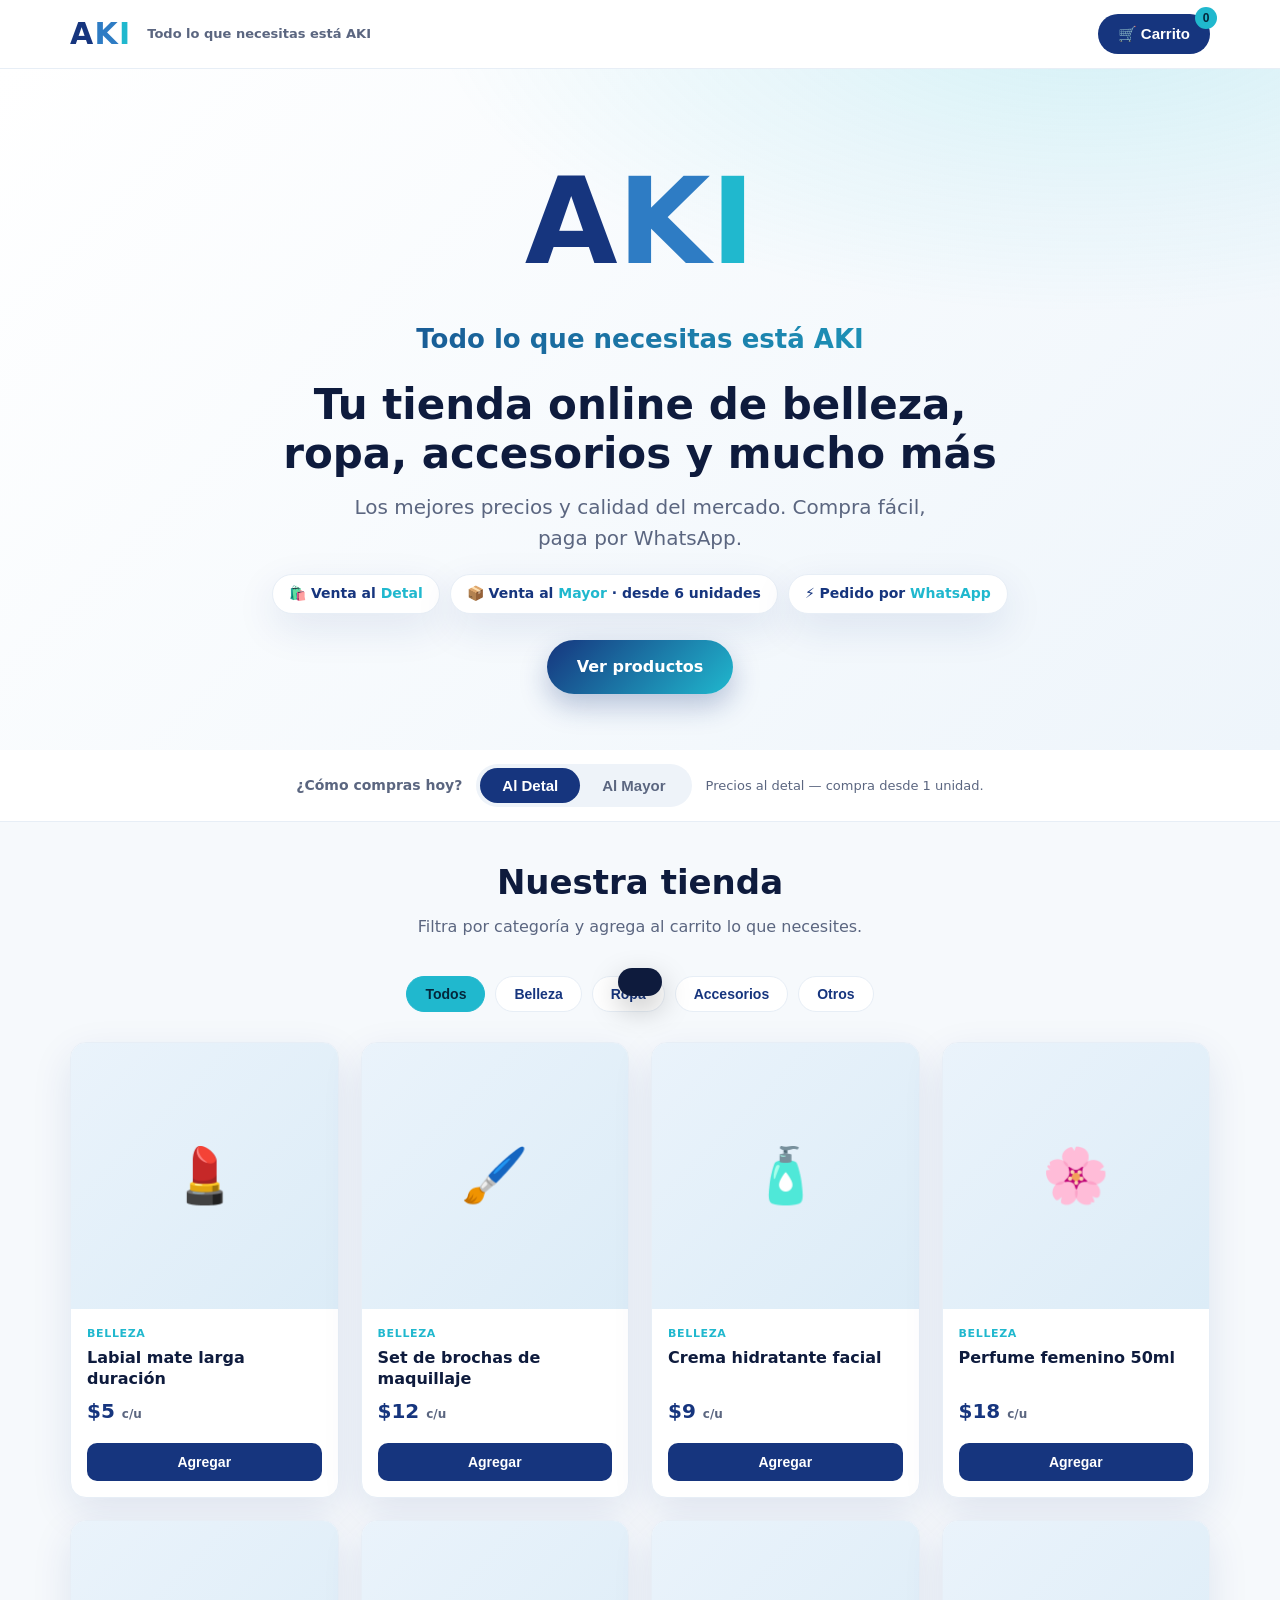
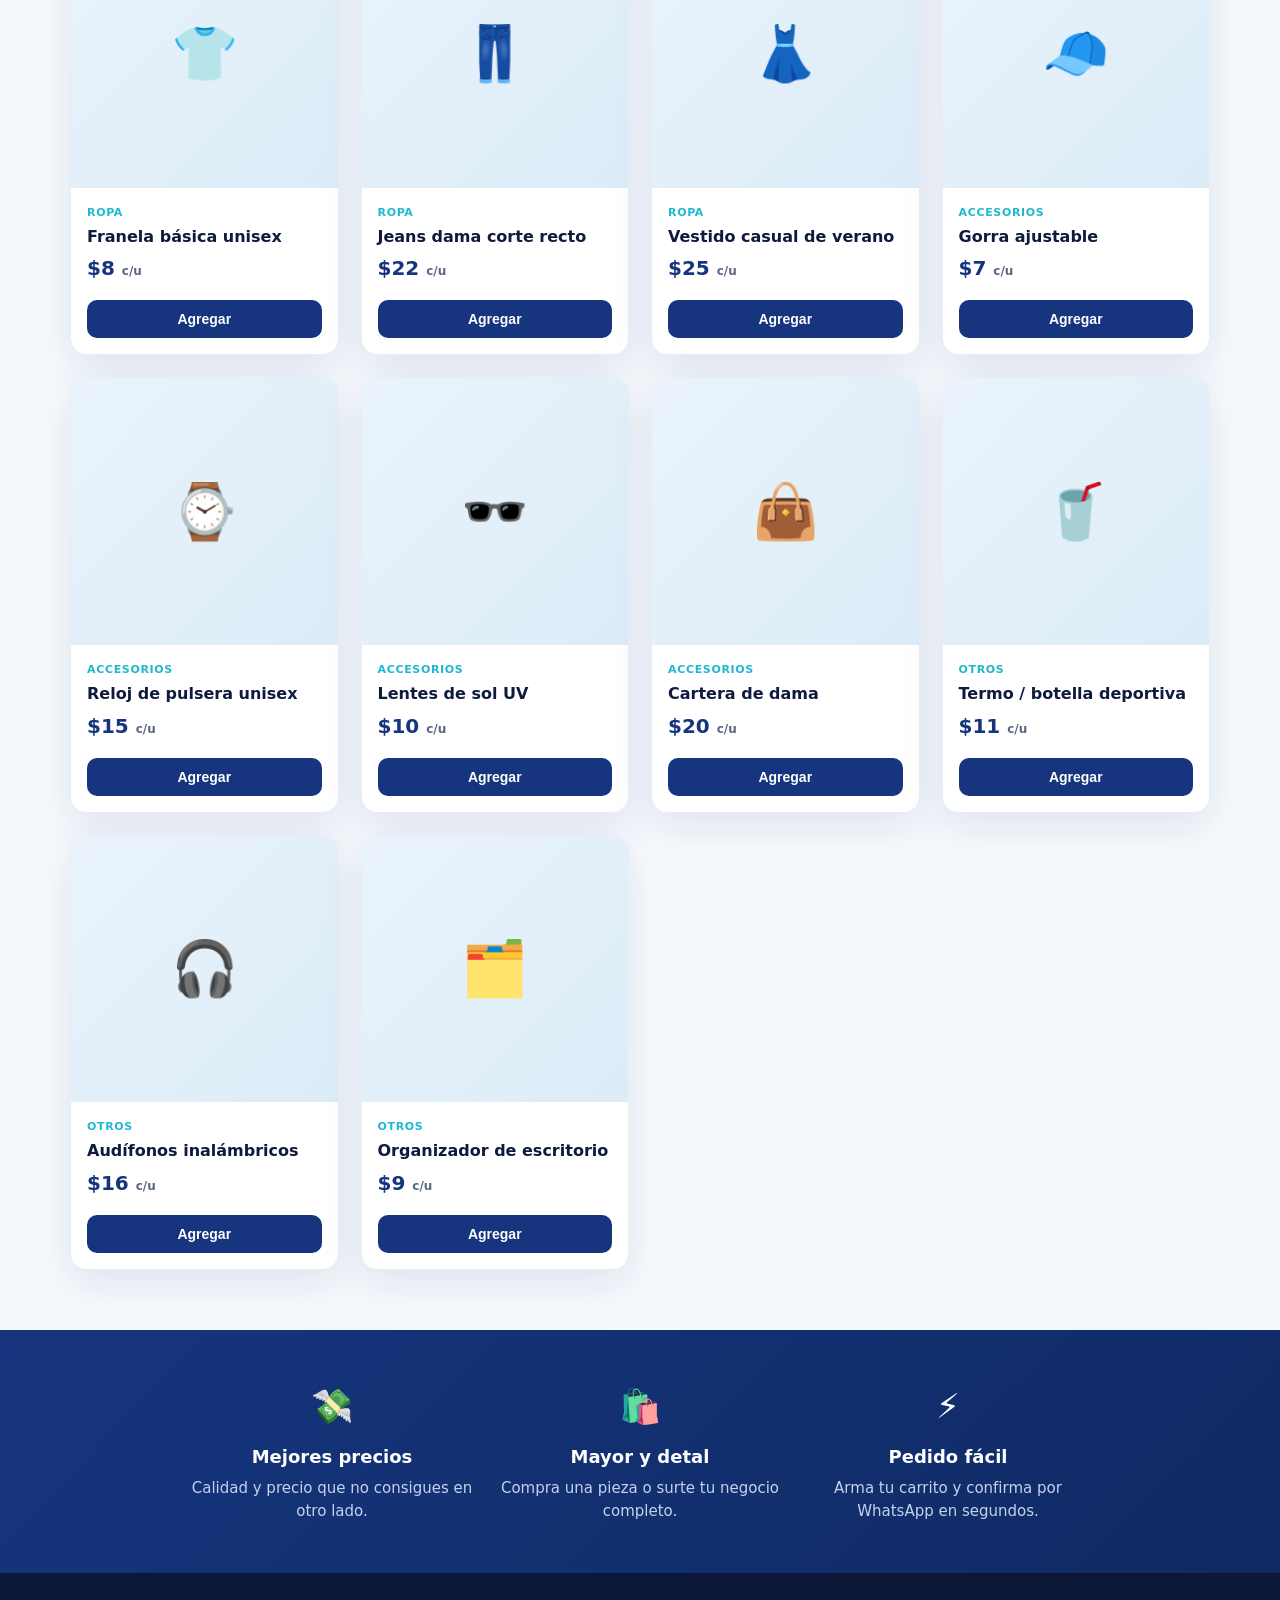
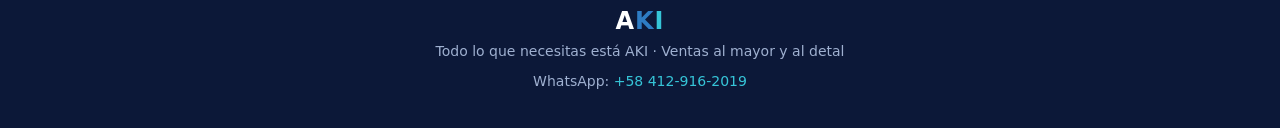
==== site/index.html @ 09b37884 "Tienda online AKI: catalogo + carrito + checkout WhatsApp Co-Authored-By: Claude Opus 4.8 <noreply@a" ====
<!DOCTYPE html>
<html lang="es">
<head>
<meta charset="UTF-8">
<meta name="viewport" content="width=device-width, initial-scale=1.0">
<title>AKI · Todo lo que necesitas está AKI</title>
<meta name="description" content="Tienda online AKI: belleza, ropa, accesorios y mucho más. Compra al mayor y al detal. Haz tu pedido por WhatsApp.">
<style>
  :root{
    --navy:#16357E;--royal:#2E7CC4;--teal:#20B8CE;--light:#36C5D8;
    --ink:#0E1B3D;--muted:#5b6680;--bg:#f6f9fc;--white:#fff;--wa:#25D366;
    --line:#e7eef6;--radius:16px;--shadow:0 14px 40px rgba(22,53,126,.10);
  }
  *{box-sizing:border-box;margin:0;padding:0}
  html{scroll-behavior:smooth}
  body{font-family:'Segoe UI',system-ui,-apple-system,Roboto,Arial,sans-serif;color:var(--ink);background:var(--bg);line-height:1.55}
  .wrap{max-width:1180px;margin:0 auto;padding:0 20px}
  a{color:inherit}

  /* logo */
  .logo{font-weight:800;letter-spacing:.04em;display:inline-flex;line-height:1}
  .logo .a{color:var(--navy)}.logo .k{color:var(--royal)}.logo .i{color:var(--teal)}

  /* header */
  header{position:sticky;top:0;z-index:40;background:rgba(255,255,255,.95);backdrop-filter:blur(8px);border-bottom:1px solid var(--line)}
  .nav{display:flex;align-items:center;gap:16px;height:68px}
  .nav .logo{font-size:30px}
  .nav .slogan{color:var(--muted);font-size:13px;font-weight:600;display:none}
  @media(min-width:900px){.nav .slogan{display:block}}
  .nav .spacer{flex:1}
  .cart-btn{position:relative;background:var(--navy);color:#fff;border:none;cursor:pointer;border-radius:999px;padding:11px 20px;font-weight:700;font-size:15px;display:inline-flex;align-items:center;gap:8px}
  .cart-btn .count{position:absolute;top:-7px;right:-7px;background:var(--teal);color:#04263b;font-size:12px;font-weight:800;min-width:22px;height:22px;border-radius:11px;display:grid;place-items:center;padding:0 5px}

  /* hero */
  .hero{background:radial-gradient(1100px 520px at 85% -10%,rgba(54,197,216,.18),transparent 60%),linear-gradient(135deg,#fff,#eef5fb);padding:60px 0 56px;text-align:center}
  .hero .logo-big{font-size:clamp(56px,14vw,120px);font-weight:800;margin-bottom:4px}
  .hero .logo-big .a{color:var(--navy)}.hero .logo-big .k{color:var(--royal)}.hero .logo-big .i{color:var(--teal)}
  .slogan-main{font-size:clamp(18px,3.4vw,26px);font-weight:700;background:linear-gradient(90deg,var(--navy),var(--teal));-webkit-background-clip:text;background-clip:text;color:transparent;margin-bottom:22px}
  .hero h1{font-size:clamp(26px,4.6vw,42px);font-weight:800;line-height:1.15;max-width:760px;margin:0 auto 14px}
  .hero p.sub{font-size:clamp(16px,2.3vw,20px);color:var(--muted);max-width:600px;margin:0 auto 20px}
  .pills{display:flex;gap:10px;justify-content:center;flex-wrap:wrap;margin-bottom:26px}
  .pill{background:#fff;border:1px solid var(--line);border-radius:999px;padding:8px 16px;font-weight:700;font-size:14px;color:var(--navy);box-shadow:var(--shadow)}
  .pill b{color:var(--teal)}
  .btn{display:inline-flex;align-items:center;gap:9px;border:none;cursor:pointer;font-weight:700;font-size:16px;text-decoration:none;border-radius:999px;padding:15px 30px;transition:transform .15s}
  .btn:hover{transform:translateY(-2px)}
  .btn-primary{background:linear-gradient(135deg,var(--navy),var(--teal));color:#fff;box-shadow:0 12px 28px rgba(22,53,126,.28)}

  /* mode toggle */
  .mode-bar{background:#fff;border-bottom:1px solid var(--line);position:sticky;top:68px;z-index:30}
  .mode-inner{display:flex;align-items:center;gap:14px;justify-content:center;padding:14px 0;flex-wrap:wrap}
  .mode-label{font-weight:700;color:var(--muted);font-size:14px}
  .toggle{display:inline-flex;background:#eef3f9;border-radius:999px;padding:4px}
  .toggle button{border:none;background:transparent;cursor:pointer;padding:9px 22px;border-radius:999px;font-weight:700;font-size:15px;color:var(--muted)}
  .toggle button.active{background:var(--navy);color:#fff}
  .mode-note{font-size:13px;color:var(--muted)}

  /* categories filter */
  .cats{display:flex;gap:10px;justify-content:center;flex-wrap:wrap;padding:26px 0 6px}
  .cat{border:1px solid var(--line);background:#fff;border-radius:999px;padding:9px 18px;font-weight:700;font-size:14px;cursor:pointer;color:var(--navy)}
  .cat.active{background:var(--teal);border-color:var(--teal);color:#04263b}

  /* products */
  .section-title{text-align:center;padding:34px 0 10px}
  .section-title h2{font-size:clamp(24px,4vw,34px);font-weight:800}
  .section-title p{color:var(--muted);margin-top:6px}
  .grid{display:grid;gap:22px;grid-template-columns:repeat(2,1fr);padding:24px 0 60px}
  @media(min-width:680px){.grid{grid-template-columns:repeat(3,1fr)}}
  @media(min-width:980px){.grid{grid-template-columns:repeat(4,1fr)}}
  .card{background:#fff;border:1px solid var(--line);border-radius:var(--radius);overflow:hidden;box-shadow:var(--shadow);display:flex;flex-direction:column}
  .thumb{aspect-ratio:1/1;display:grid;place-items:center;font-size:54px;background:linear-gradient(135deg,#eaf3fb,#dcecf7)}
  .card-body{padding:16px;display:flex;flex-direction:column;gap:6px;flex:1}
  .card .cat-tag{font-size:11px;font-weight:800;letter-spacing:.06em;text-transform:uppercase;color:var(--teal)}
  .card h3{font-size:16px;line-height:1.3}
  .card .price{font-size:20px;font-weight:800;color:var(--navy);margin-top:auto}
  .card .price small{font-size:12px;color:var(--muted);font-weight:600}
  .add{margin-top:10px;border:none;cursor:pointer;background:var(--navy);color:#fff;font-weight:700;border-radius:10px;padding:11px;font-size:14px;transition:background .15s}
  .add:hover{background:var(--royal)}

  /* trust strip */
  .trust{background:linear-gradient(135deg,var(--navy),#0f2a63);color:#fff;padding:50px 0}
  .trust-grid{display:grid;gap:24px;grid-template-columns:1fr;text-align:center;max-width:900px;margin:0 auto}
  @media(min-width:760px){.trust-grid{grid-template-columns:repeat(3,1fr)}}
  .trust h3{font-size:18px;margin-bottom:6px}
  .trust p{color:#c4d3ec;font-size:15px}
  .trust .ic{font-size:34px;margin-bottom:10px}

  /* cart drawer */
  .overlay{position:fixed;inset:0;background:rgba(8,18,45,.45);opacity:0;visibility:hidden;transition:.2s;z-index:60}
  .overlay.open{opacity:1;visibility:visible}
  .drawer{position:fixed;top:0;right:0;height:100%;width:min(420px,100%);background:#fff;z-index:70;transform:translateX(100%);transition:transform .25s;display:flex;flex-direction:column}
  .drawer.open{transform:translateX(0)}
  .drawer-head{padding:20px;border-bottom:1px solid var(--line);display:flex;align-items:center;justify-content:space-between}
  .drawer-head h3{font-size:20px}
  .close{background:none;border:none;font-size:26px;cursor:pointer;color:var(--muted);line-height:1}
  .drawer-items{flex:1;overflow-y:auto;padding:10px 20px}
  .empty{text-align:center;color:var(--muted);padding:50px 10px}
  .ci{display:flex;gap:12px;padding:14px 0;border-bottom:1px solid var(--line)}
  .ci .ci-thumb{width:54px;height:54px;border-radius:10px;background:linear-gradient(135deg,#eaf3fb,#dcecf7);display:grid;place-items:center;font-size:26px;flex-shrink:0}
  .ci .ci-info{flex:1}
  .ci .ci-info h4{font-size:14px;margin-bottom:2px}
  .ci .ci-info .ci-price{color:var(--navy);font-weight:700;font-size:14px}
  .qty{display:inline-flex;align-items:center;gap:0;border:1px solid var(--line);border-radius:8px;margin-top:6px}
  .qty button{width:28px;height:28px;border:none;background:#f2f6fb;cursor:pointer;font-size:16px;font-weight:700;color:var(--navy)}
  .qty span{width:34px;text-align:center;font-weight:700;font-size:14px}
  .ci .rm{background:none;border:none;color:#c0392b;cursor:pointer;font-size:12px;margin-top:6px;display:block}
  .drawer-foot{padding:20px;border-top:1px solid var(--line)}
  .totrow{display:flex;justify-content:space-between;font-size:18px;font-weight:800;margin-bottom:6px}
  .foot-note{font-size:12px;color:var(--muted);margin-bottom:14px}
  .checkout{width:100%;background:var(--wa);color:#fff;border:none;cursor:pointer;border-radius:12px;padding:16px;font-weight:800;font-size:16px;display:flex;align-items:center;justify-content:center;gap:9px}
  .checkout:disabled{opacity:.5;cursor:not-allowed}
  .wa-ico{width:20px;height:20px;fill:currentColor}

  /* footer */
  footer{background:#0c1838;color:#9fb0d0;text-align:center;padding:36px 0;font-size:14px}
  footer .logo{font-size:24px;margin-bottom:8px}
  footer .logo .a{color:#fff}footer .logo .k{color:var(--royal)}footer .logo .i{color:var(--light)}
  footer a{color:var(--light);text-decoration:none}

  /* toast */
  .toast{position:fixed;bottom:24px;left:50%;transform:translateX(-50%) translateY(120px);background:var(--ink);color:#fff;padding:14px 22px;border-radius:999px;font-weight:700;z-index:90;transition:transform .25s;box-shadow:0 12px 30px rgba(0,0,0,.25)}
  .toast.show{transform:translateX(-50%) translateY(0)}
</style>
</head>
<body>

<svg width="0" height="0" style="position:absolute"><symbol id="wa" viewBox="0 0 24 24"><path d="M.057 24l1.687-6.163a11.867 11.867 0 01-1.587-5.946C.16 5.335 5.495 0 12.05 0a11.817 11.817 0 018.413 3.488 11.824 11.824 0 013.48 8.414c-.003 6.557-5.338 11.892-11.893 11.892a11.9 11.9 0 01-5.688-1.448L.057 24zm6.597-3.807c1.676.995 3.276 1.591 5.392 1.592 5.448 0 9.886-4.434 9.889-9.885.002-5.462-4.415-9.89-9.881-9.892-5.452 0-9.887 4.434-9.889 9.884a9.86 9.86 0 001.51 5.26l-.999 3.648 3.978-1.207zm11.387-5.464c-.074-.124-.272-.198-.57-.347-.297-.149-1.758-.868-2.031-.967-.272-.099-.47-.149-.669.149-.198.297-.768.967-.941 1.165-.173.198-.347.223-.644.074-.297-.149-1.255-.462-2.39-1.475-.883-.788-1.48-1.761-1.653-2.059-.173-.297-.018-.458.13-.606.134-.133.298-.347.446-.521.149-.174.198-.298.298-.496.099-.198.05-.372-.025-.521-.074-.149-.669-1.611-.916-2.206-.242-.579-.487-.501-.669-.51l-.57-.01c-.198 0-.52.074-.792.372-.272.297-1.04 1.016-1.04 2.479 0 1.462 1.065 2.875 1.213 3.074.149.198 2.096 3.2 5.077 4.487.709.306 1.262.489 1.694.626.712.226 1.36.194 1.872.118.571-.085 1.758-.719 2.006-1.413.248-.694.248-1.289.173-1.413z"/></symbol></svg>

<header>
  <div class="wrap nav">
    <span class="logo"><span class="a">A</span><span class="k">K</span><span class="i">I</span></span>
    <span class="slogan">Todo lo que necesitas está AKI</span>
    <span class="spacer"></span>
    <button class="cart-btn" onclick="openCart()">
      🛒 Carrito <span class="count" id="cartCount">0</span>
    </button>
  </div>
</header>

<!-- HERO -->
<section class="hero">
  <div class="wrap">
    <div class="logo-big"><span class="a">A</span><span class="k">K</span><span class="i">I</span></div>
    <div class="slogan-main">Todo lo que necesitas está AKI</div>
    <h1>Tu tienda online de belleza, ropa, accesorios y mucho más</h1>
    <p class="sub">Los mejores precios y calidad del mercado. Compra fácil, paga por WhatsApp.</p>
    <div class="pills">
      <span class="pill">🛍️ Venta al <b>Detal</b></span>
      <span class="pill">📦 Venta al <b>Mayor</b> · desde 6 unidades</span>
      <span class="pill">⚡ Pedido por <b>WhatsApp</b></span>
    </div>
    <a class="btn btn-primary" href="#tienda">Ver productos</a>
  </div>
</section>

<!-- MODE TOGGLE -->
<div class="mode-bar">
  <div class="wrap mode-inner">
    <span class="mode-label">¿Cómo compras hoy?</span>
    <div class="toggle">
      <button id="btnDetal" class="active" onclick="setMode('detal')">Al Detal</button>
      <button id="btnMayor" onclick="setMode('mayor')">Al Mayor</button>
    </div>
    <span class="mode-note" id="modeNote">Precios al detal — compra desde 1 unidad.</span>
  </div>
</div>

<!-- TIENDA -->
<section id="tienda">
  <div class="wrap">
    <div class="section-title">
      <h2>Nuestra tienda</h2>
      <p>Filtra por categoría y agrega al carrito lo que necesites.</p>
    </div>
    <div class="cats" id="cats"></div>
    <div class="grid" id="grid"></div>
  </div>
</section>

<!-- TRUST -->
<section class="trust">
  <div class="wrap">
    <div class="trust-grid">
      <div><div class="ic">💸</div><h3>Mejores precios</h3><p>Calidad y precio que no consigues en otro lado.</p></div>
      <div><div class="ic">🛍️</div><h3>Mayor y detal</h3><p>Compra una pieza o surte tu negocio completo.</p></div>
      <div><div class="ic">⚡</div><h3>Pedido fácil</h3><p>Arma tu carrito y confirma por WhatsApp en segundos.</p></div>
    </div>
  </div>
</section>

<footer>
  <div class="wrap">
    <div class="logo"><span class="a">A</span><span class="k">K</span><span class="i">I</span></div>
    <div>Todo lo que necesitas está AKI · Ventas al mayor y al detal</div>
    <div style="margin-top:8px">WhatsApp: <a href="https://wa.me/584129162019" target="_blank" rel="noopener">+58 412-916-2019</a></div>
  </div>
</footer>

<!-- CART -->
<div class="overlay" id="overlay" onclick="closeCart()"></div>
<aside class="drawer" id="drawer" aria-label="Carrito">
  <div class="drawer-head">
    <h3>Tu carrito</h3>
    <button class="close" onclick="closeCart()">&times;</button>
  </div>
  <div class="drawer-items" id="drawerItems"></div>
  <div class="drawer-foot">
    <div class="totrow"><span>Total</span><span id="cartTotal">$0</span></div>
    <div class="foot-note" id="footNote"></div>
    <button class="checkout" id="checkoutBtn" onclick="checkout()" disabled>
      <svg class="wa-ico"><use href="#wa"/></svg> Confirmar pedido por WhatsApp
    </button>
  </div>
</aside>

<div class="toast" id="toast"></div>

<script>
/* ============================================================
   EDITA AQUÍ TUS PRODUCTOS  ← Jose, cambia esto por lo real.
   precioDetal = precio por 1 unidad
   precioMayor = precio por unidad comprando al mayor
   cat: "Belleza" | "Ropa" | "Accesorios" | "Otros"
   img: por ahora un emoji. Para foto real, ver nota abajo del archivo.
   ============================================================ */
const PRODUCTOS = [
  {id:1,  nombre:"Labial mate larga duración", cat:"Belleza",     precioDetal:5,  precioMayor:3.2, img:"💄"},
  {id:2,  nombre:"Set de brochas de maquillaje", cat:"Belleza",   precioDetal:12, precioMayor:8,   img:"🖌️"},
  {id:3,  nombre:"Crema hidratante facial",     cat:"Belleza",     precioDetal:9,  precioMayor:6,   img:"🧴"},
  {id:4,  nombre:"Perfume femenino 50ml",       cat:"Belleza",     precioDetal:18, precioMayor:12,  img:"🌸"},
  {id:5,  nombre:"Franela básica unisex",       cat:"Ropa",        precioDetal:8,  precioMayor:5,   img:"👕"},
  {id:6,  nombre:"Jeans dama corte recto",      cat:"Ropa",        precioDetal:22, precioMayor:15,  img:"👖"},
  {id:7,  nombre:"Vestido casual de verano",    cat:"Ropa",        precioDetal:25, precioMayor:17,  img:"👗"},
  {id:8,  nombre:"Gorra ajustable",             cat:"Accesorios",  precioDetal:7,  precioMayor:4.5, img:"🧢"},
  {id:9,  nombre:"Reloj de pulsera unisex",     cat:"Accesorios",  precioDetal:15, precioMayor:10,  img:"⌚"},
  {id:10, nombre:"Lentes de sol UV",            cat:"Accesorios",  precioDetal:10, precioMayor:6.5, img:"🕶️"},
  {id:11, nombre:"Cartera de dama",             cat:"Accesorios",  precioDetal:20, precioMayor:13,  img:"👜"},
  {id:12, nombre:"Termo / botella deportiva",   cat:"Otros",       precioDetal:11, precioMayor:7,   img:"🥤"},
  {id:13, nombre:"Audífonos inalámbricos",      cat:"Otros",       precioDetal:16, precioMayor:11,  img:"🎧"},
  {id:14, nombre:"Organizador de escritorio",   cat:"Otros",       precioDetal:9,  precioMayor:6,   img:"🗂️"},
];

const WHATSAPP = "584129162019";   // ← tu número (formato internacional, sin +)
const MIN_MAYOR = 6;               // ← mínimo de unidades al mayor
const MONEDA = "$";                // ← símbolo de moneda

/* ---------------- estado ---------------- */
let modo = "detal";
let filtro = "Todos";
let cart = {}; // {id: qty}

const $ = s => document.querySelector(s);
const precioDe = p => modo === "mayor" ? p.precioMayor : p.precioDetal;
const fmt = n => MONEDA + (Math.round(n*100)/100);

/* ---------------- render categorías ---------------- */
function renderCats(){
  const cats = ["Todos", ...new Set(PRODUCTOS.map(p=>p.cat))];
  $("#cats").innerHTML = cats.map(c =>
    `<button class="cat ${c===filtro?'active':''}" onclick="setFiltro('${c}')">${c}</button>`
  ).join("");
}
function setFiltro(c){ filtro=c; renderCats(); renderGrid(); }

/* ---------------- render productos ---------------- */
function renderGrid(){
  const lista = PRODUCTOS.filter(p => filtro==="Todos" || p.cat===filtro);
  $("#grid").innerHTML = lista.map(p => `
    <div class="card">
      <div class="thumb">${p.img}</div>
      <div class="card-body">
        <span class="cat-tag">${p.cat}</span>
        <h3>${p.nombre}</h3>
        <div class="price">${fmt(precioDe(p))} <small>${modo==='mayor'?'c/u al mayor':'c/u'}</small></div>
        <button class="add" onclick="addToCart(${p.id})">Agregar</button>
      </div>
    </div>
  `).join("");
}

/* ---------------- modo detal/mayor ---------------- */
function setMode(m){
  modo = m;
  $("#btnDetal").classList.toggle("active", m==="detal");
  $("#btnMayor").classList.toggle("active", m==="mayor");
  $("#modeNote").textContent = m==="mayor"
    ? `Precios al mayor — pedido mínimo ${MIN_MAYOR} unidades en total.`
    : "Precios al detal — compra desde 1 unidad.";
  renderGrid();
  renderCart();
}

/* ---------------- carrito ---------------- */
function addToCart(id){
  cart[id] = (cart[id]||0) + 1;
  save(); renderCart(); updateCount();
  const p = PRODUCTOS.find(x=>x.id===id);
  toast(`✓ ${p.nombre} agregado`);
}
function changeQty(id, d){
  cart[id] = (cart[id]||0) + d;
  if(cart[id] <= 0) delete cart[id];
  save(); renderCart(); updateCount();
}
function removeItem(id){ delete cart[id]; save(); renderCart(); updateCount(); }

function totalUnidades(){ return Object.values(cart).reduce((a,b)=>a+b,0); }
function totalPrecio(){
  return Object.entries(cart).reduce((sum,[id,q])=>{
    const p = PRODUCTOS.find(x=>x.id==id); return sum + precioDe(p)*q;
  },0);
}
function updateCount(){ $("#cartCount").textContent = totalUnidades(); }

function renderCart(){
  const ids = Object.keys(cart);
  const box = $("#drawerItems");
  if(ids.length===0){
    box.innerHTML = `<div class="empty">Tu carrito está vacío.<br>Agrega productos para empezar.</div>`;
  } else {
    box.innerHTML = ids.map(id=>{
      const p = PRODUCTOS.find(x=>x.id==id); const q = cart[id];
      return `<div class="ci">
        <div class="ci-thumb">${p.img}</div>
        <div class="ci-info">
          <h4>${p.nombre}</h4>
          <div class="ci-price">${fmt(precioDe(p))} c/u</div>
          <div class="qty">
            <button onclick="changeQty(${id},-1)">−</button>
            <span>${q}</span>
            <button onclick="changeQty(${id},1)">+</button>
          </div>
          <button class="rm" onclick="removeItem(${id})">Quitar</button>
        </div>
        <div style="font-weight:800;color:var(--navy)">${fmt(precioDe(p)*q)}</div>
      </div>`;
    }).join("");
  }
  $("#cartTotal").textContent = fmt(totalPrecio());

  // mínimo al mayor
  const u = totalUnidades();
  const btn = $("#checkoutBtn"); const note = $("#footNote");
  if(u===0){ btn.disabled = true; note.textContent = ""; }
  else if(modo==="mayor" && u < MIN_MAYOR){
    btn.disabled = true;
    note.textContent = `⚠️ Al mayor el mínimo es ${MIN_MAYOR} unidades. Te faltan ${MIN_MAYOR-u}.`;
  } else {
    btn.disabled = false;
    note.textContent = `${u} ${u===1?'unidad':'unidades'} · compra al ${modo}.`;
  }
}

/* ---------------- drawer ---------------- */
function openCart(){ $("#drawer").classList.add("open"); $("#overlay").classList.add("open"); }
function closeCart(){ $("#drawer").classList.remove("open"); $("#overlay").classList.remove("open"); }

/* ---------------- checkout WhatsApp ---------------- */
function checkout(){
  const ids = Object.keys(cart); if(ids.length===0) return;
  let msg = `¡Hola AKI! 🛒 Quiero hacer este pedido (al ${modo}):\n\n`;
  ids.forEach(id=>{
    const p = PRODUCTOS.find(x=>x.id==id); const q = cart[id];
    msg += `• ${q}x ${p.nombre} — ${fmt(precioDe(p))} c/u = ${fmt(precioDe(p)*q)}\n`;
  });
  msg += `\nTotal: ${fmt(totalPrecio())} (${totalUnidades()} unidades)`;
  window.open(`https://wa.me/${WHATSAPP}?text=${encodeURIComponent(msg)}`, "_blank");
}

/* ---------------- persistencia ---------------- */
function save(){ localStorage.setItem("aki_cart", JSON.stringify(cart)); }
function load(){ try{ cart = JSON.parse(localStorage.getItem("aki_cart"))||{}; }catch(e){ cart={}; } }

/* ---------------- toast ---------------- */
let toastT;
function toast(t){
  const el=$("#toast"); el.textContent=t; el.classList.add("show");
  clearTimeout(toastT); toastT=setTimeout(()=>el.classList.remove("show"),1800);
}

/* ---------------- init ---------------- */
load(); renderCats(); renderGrid(); renderCart(); updateCount();
</script>
</body>
</html>
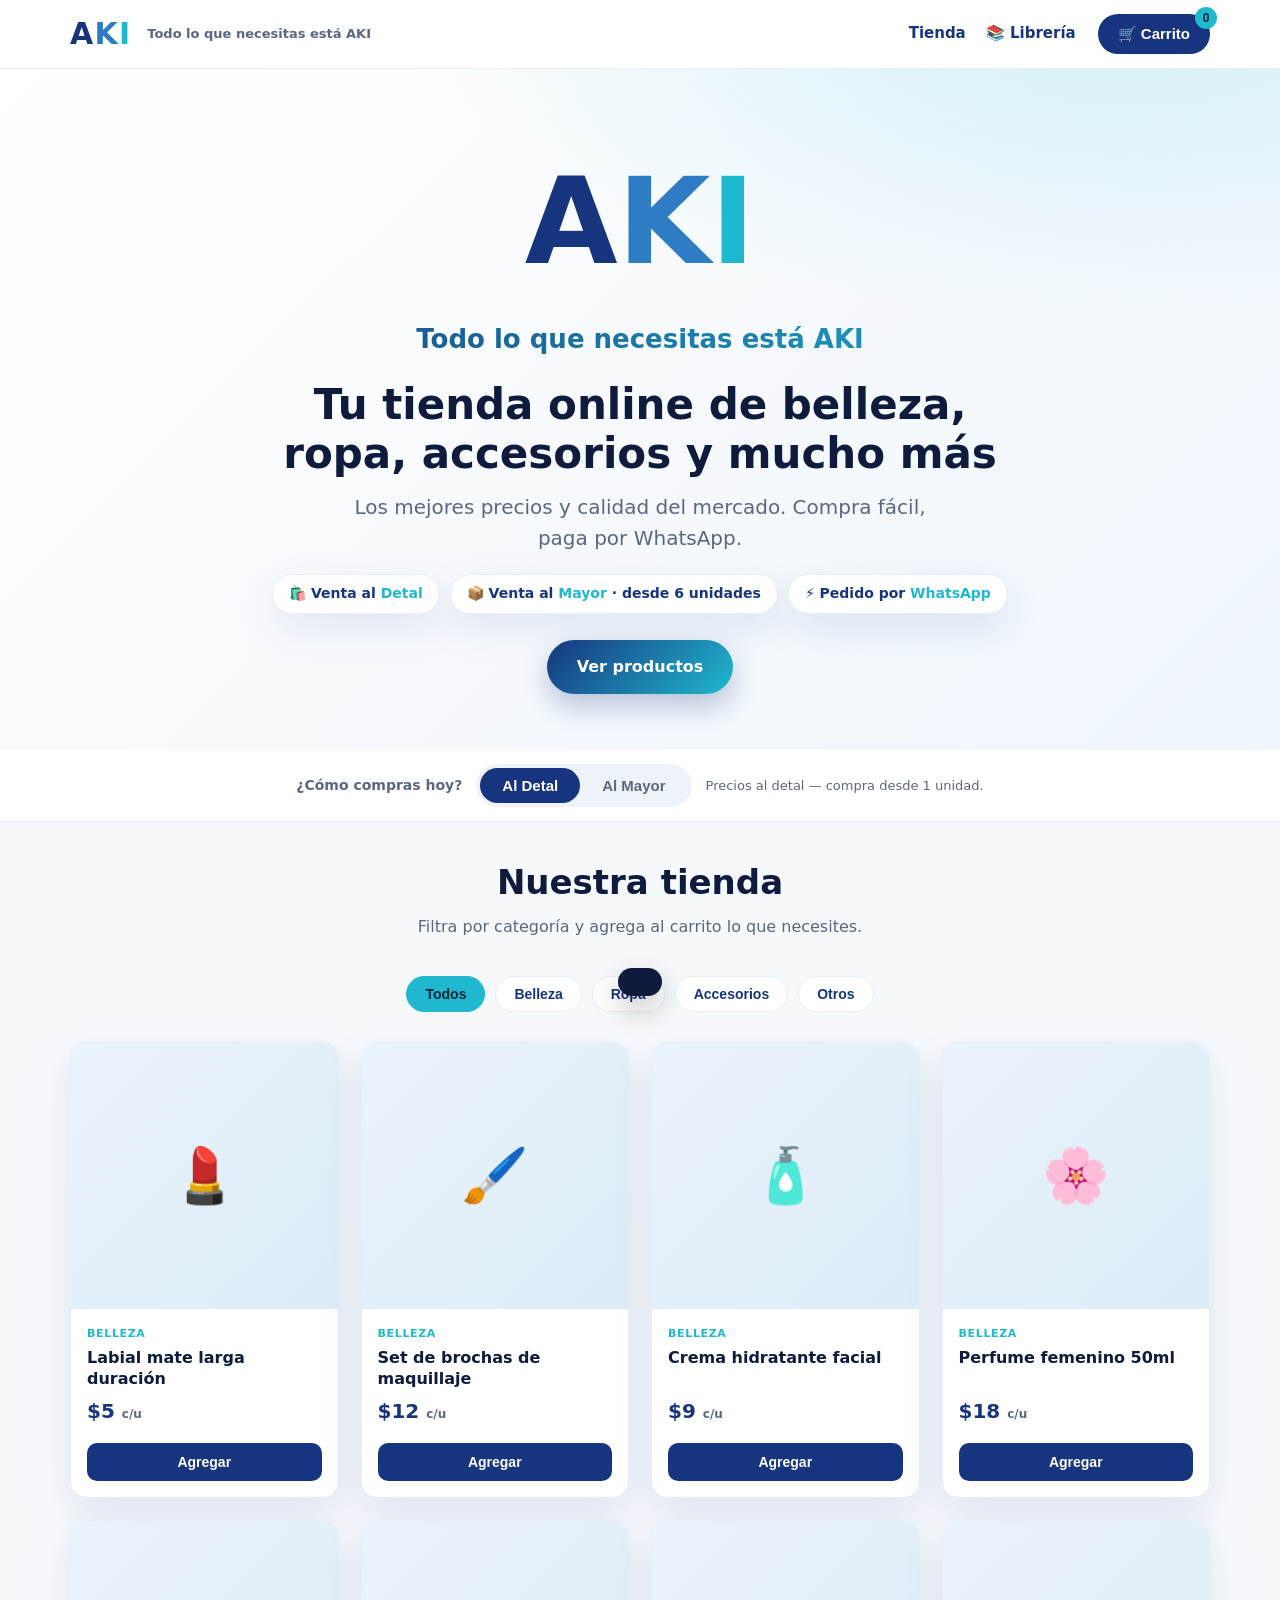
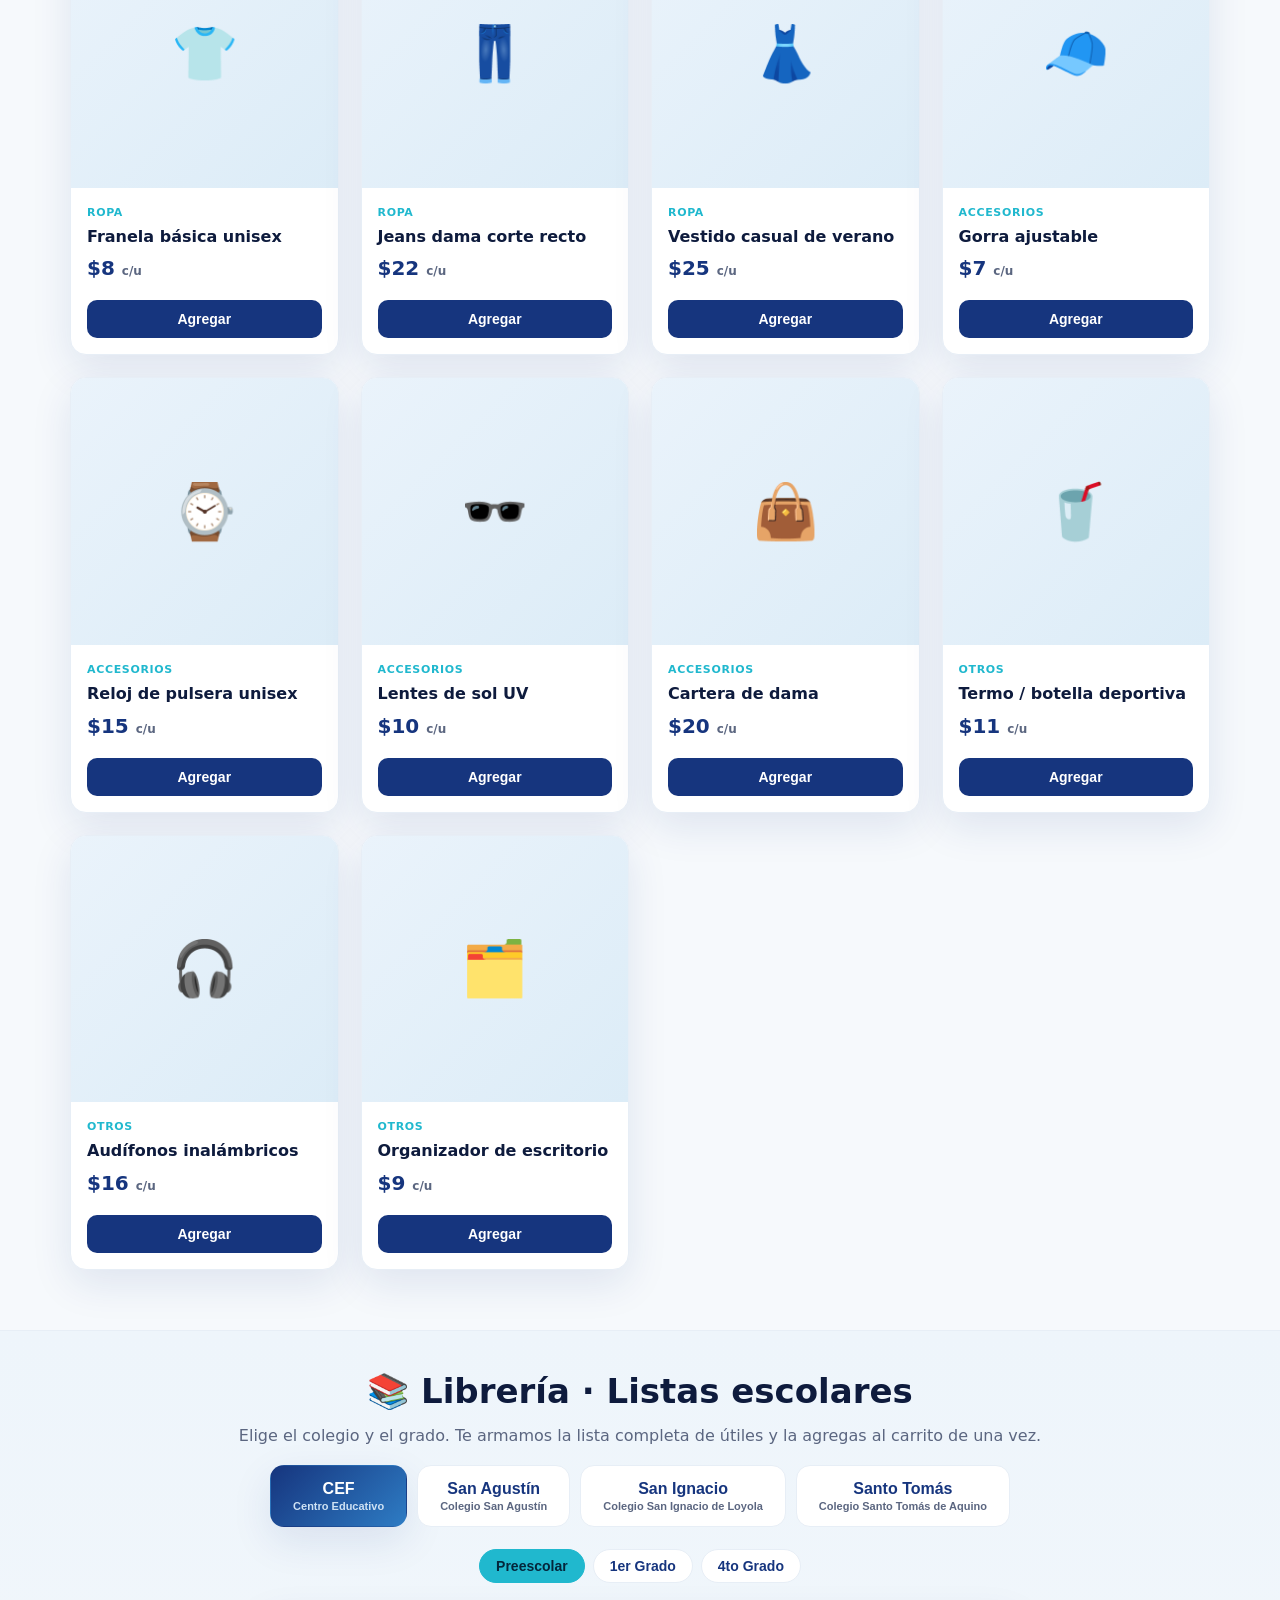
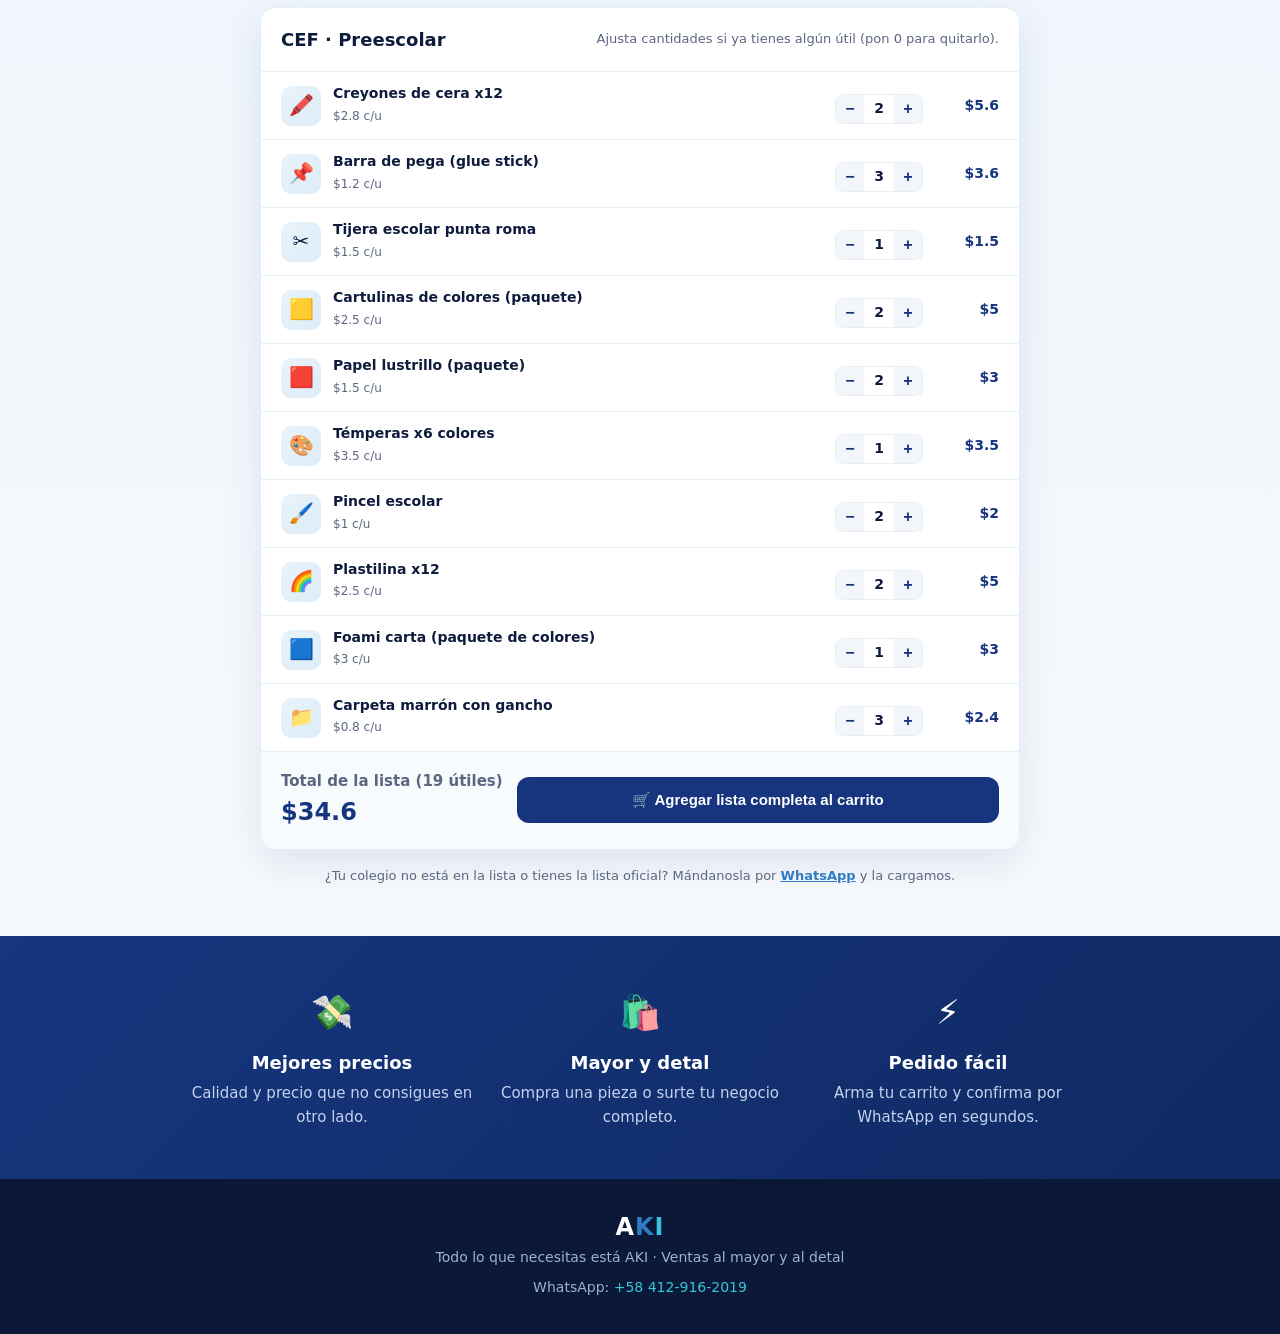
==== commit 770a0498: "Agrega modulo Libreria con listas escolares por colegio Nuevo modulo Libreria dentro de la tienda: p" ====
--- a/site/index.html
+++ b/site/index.html
@@ -83,6 +83,43 @@
   .trust h3{font-size:18px;margin-bottom:6px}
   .trust p{color:#c4d3ec;font-size:15px}
   .trust .ic{font-size:34px;margin-bottom:10px}
+
+  /* nav links */
+  .nav-links{display:none;gap:20px;font-weight:700;font-size:15px;margin-right:6px}
+  .nav-links a{color:var(--navy);text-decoration:none}
+  .nav-links a:hover{color:var(--teal)}
+  @media(min-width:760px){.nav-links{display:flex}}
+
+  /* librería */
+  .libreria{background:linear-gradient(180deg,#eef5fb,#f6f9fc);border-top:1px solid var(--line)}
+  .school-tabs{display:flex;gap:10px;justify-content:center;flex-wrap:wrap;padding:6px 0 4px}
+  .school-tab{border:1px solid var(--line);background:#fff;border-radius:14px;padding:14px 22px;font-weight:800;font-size:16px;cursor:pointer;color:var(--navy);display:flex;flex-direction:column;align-items:center;gap:2px;min-width:120px;transition:.15s}
+  .school-tab small{font-size:11px;font-weight:600;color:var(--muted)}
+  .school-tab.active{background:linear-gradient(135deg,var(--navy),var(--royal));color:#fff;border-color:transparent;box-shadow:var(--shadow)}
+  .school-tab.active small{color:#cfe2f4}
+  .grade-tabs{display:flex;gap:8px;justify-content:center;flex-wrap:wrap;padding:18px 0 6px}
+  .grade-tab{border:1px solid var(--line);background:#fff;border-radius:999px;padding:8px 16px;font-weight:700;font-size:14px;cursor:pointer;color:var(--navy)}
+  .grade-tab.active{background:var(--teal);border-color:var(--teal);color:#04263b}
+  .lista-card{background:#fff;border:1px solid var(--line);border-radius:var(--radius);box-shadow:var(--shadow);max-width:760px;margin:18px auto 0;overflow:hidden}
+  .lista-head{padding:18px 20px;border-bottom:1px solid var(--line);display:flex;justify-content:space-between;align-items:center;gap:10px;flex-wrap:wrap}
+  .lista-head h3{font-size:18px}
+  .lista-head .lh-note{font-size:13px;color:var(--muted)}
+  .lista-row{display:flex;align-items:center;gap:12px;padding:12px 20px;border-bottom:1px solid var(--line)}
+  .lista-row:last-child{border-bottom:none}
+  .lista-row .lr-ico{width:40px;height:40px;border-radius:10px;background:linear-gradient(135deg,#eaf3fb,#dcecf7);display:grid;place-items:center;font-size:20px;flex-shrink:0}
+  .lista-row .lr-info{flex:1;min-width:0}
+  .lista-row .lr-info h4{font-size:14px;line-height:1.3}
+  .lista-row .lr-info small{color:var(--muted);font-size:12px}
+  .lista-row .qty{display:inline-flex;align-items:center;border:1px solid var(--line);border-radius:8px}
+  .lista-row .qty button{width:28px;height:28px;border:none;background:#f2f6fb;cursor:pointer;font-size:16px;font-weight:700;color:var(--navy)}
+  .lista-row .qty span{width:30px;text-align:center;font-weight:700;font-size:14px}
+  .lista-row .lr-sub{width:64px;text-align:right;font-weight:800;color:var(--navy);font-size:14px}
+  .lista-foot{padding:18px 20px;background:#f8fbfe;display:flex;justify-content:space-between;align-items:center;gap:14px;flex-wrap:wrap}
+  .lista-foot .lf-tot{font-size:15px;font-weight:700;color:var(--muted)}
+  .lista-foot .lf-tot b{font-size:24px;color:var(--navy);display:block}
+  .lista-foot .add-lista{background:var(--navy);color:#fff;border:none;cursor:pointer;border-radius:12px;padding:14px 22px;font-weight:800;font-size:15px;flex:1;min-width:220px}
+  .lista-foot .add-lista:hover{background:var(--royal)}
+  .lista-empty{text-align:center;color:var(--muted);padding:30px}
 
   /* cart drawer */
   .overlay{position:fixed;inset:0;background:rgba(8,18,45,.45);opacity:0;visibility:hidden;transition:.2s;z-index:60}
@@ -130,6 +167,10 @@
     <span class="logo"><span class="a">A</span><span class="k">K</span><span class="i">I</span></span>
     <span class="slogan">Todo lo que necesitas está AKI</span>
     <span class="spacer"></span>
+    <nav class="nav-links">
+      <a href="#tienda">Tienda</a>
+      <a href="#libreria">📚 Librería</a>
+    </nav>
     <button class="cart-btn" onclick="openCart()">
       🛒 Carrito <span class="count" id="cartCount">0</span>
     </button>
@@ -173,6 +214,23 @@
     </div>
     <div class="cats" id="cats"></div>
     <div class="grid" id="grid"></div>
+  </div>
+</section>
+
+<!-- LIBRERÍA -->
+<section id="libreria" class="libreria">
+  <div class="wrap">
+    <div class="section-title">
+      <h2>📚 Librería · Listas escolares</h2>
+      <p>Elige el colegio y el grado. Te armamos la lista completa de útiles y la agregas al carrito de una vez.</p>
+    </div>
+    <div class="school-tabs" id="schoolTabs"></div>
+    <div class="grade-tabs" id="gradeTabs"></div>
+    <div id="listaWrap"></div>
+    <p style="text-align:center;color:var(--muted);font-size:13px;margin:16px 0 50px">
+      ¿Tu colegio no está en la lista o tienes la lista oficial? Mándanosla por
+      <a href="https://wa.me/584129162019" target="_blank" rel="noopener" style="color:var(--royal);font-weight:700">WhatsApp</a> y la cargamos.
+    </p>
   </div>
 </section>
 
@@ -239,6 +297,102 @@
   {id:14, nombre:"Organizador de escritorio",   cat:"Otros",       precioDetal:9,  precioMayor:6,   img:"🗂️"},
 ];
 
+/* ============================================================
+   LIBRERÍA — catálogo de útiles escolares.
+   Edita precios igual que arriba. Los ids van de 1001 en adelante
+   para no chocar con los productos de la tienda.
+   ============================================================ */
+const ARTICULOS = [
+  {id:1001, nombre:"Cuaderno universitario 100 hojas",            cat:"Librería", precioDetal:2.5, precioMayor:1.8, img:"📓"},
+  {id:1002, nombre:"Cuaderno doble línea 100 hojas",              cat:"Librería", precioDetal:2.2, precioMayor:1.6, img:"📔"},
+  {id:1003, nombre:"Resma de papel carta (500 hojas)",            cat:"Librería", precioDetal:6,   precioMayor:4.5, img:"📄"},
+  {id:1004, nombre:"Lápices de grafito HB (caja x12)",            cat:"Librería", precioDetal:3,   precioMayor:2,   img:"✏️"},
+  {id:1005, nombre:"Caja de colores x12",                         cat:"Librería", precioDetal:3.5, precioMayor:2.4, img:"🖍️"},
+  {id:1006, nombre:"Creyones de cera x12",                        cat:"Librería", precioDetal:2.8, precioMayor:1.9, img:"🖍️"},
+  {id:1007, nombre:"Borrador de goma",                            cat:"Librería", precioDetal:0.5, precioMayor:0.3, img:"🧽"},
+  {id:1008, nombre:"Sacapuntas con depósito",                     cat:"Librería", precioDetal:1,   precioMayor:0.6, img:"🪛"},
+  {id:1009, nombre:"Tijera escolar punta roma",                   cat:"Librería", precioDetal:1.5, precioMayor:1,   img:"✂️"},
+  {id:1010, nombre:"Pega blanca 225g",                            cat:"Librería", precioDetal:2,   precioMayor:1.4, img:"🧴"},
+  {id:1011, nombre:"Barra de pega (glue stick)",                  cat:"Librería", precioDetal:1.2, precioMayor:0.8, img:"📌"},
+  {id:1012, nombre:"Marcadores escolares x6",                     cat:"Librería", precioDetal:3.5, precioMayor:2.4, img:"🖊️"},
+  {id:1013, nombre:"Cartulinas de colores (paquete)",             cat:"Librería", precioDetal:2.5, precioMayor:1.7, img:"🟨"},
+  {id:1014, nombre:"Papel lustrillo (paquete)",                   cat:"Librería", precioDetal:1.5, precioMayor:1,   img:"🟥"},
+  {id:1015, nombre:"Carpeta marrón con gancho",                   cat:"Librería", precioDetal:0.8, precioMayor:0.5, img:"📁"},
+  {id:1016, nombre:"Block de dibujo Nº 6",                        cat:"Librería", precioDetal:2,   precioMayor:1.4, img:"🗒️"},
+  {id:1017, nombre:"Témperas x6 colores",                         cat:"Librería", precioDetal:3.5, precioMayor:2.4, img:"🎨"},
+  {id:1018, nombre:"Pincel escolar",                              cat:"Librería", precioDetal:1,   precioMayor:0.6, img:"🖌️"},
+  {id:1019, nombre:"Regla 30 cm",                                 cat:"Librería", precioDetal:1,   precioMayor:0.6, img:"📏"},
+  {id:1020, nombre:"Juego geométrico (regla, compás, transp.)",   cat:"Librería", precioDetal:4,   precioMayor:2.8, img:"📐"},
+  {id:1021, nombre:"Bolígrafos azul/negro/rojo (x3)",             cat:"Librería", precioDetal:1.5, precioMayor:1,   img:"🖊️"},
+  {id:1022, nombre:"Resaltador",                                  cat:"Librería", precioDetal:1.2, precioMayor:0.8, img:"🟢"},
+  {id:1023, nombre:"Foami carta (paquete de colores)",            cat:"Librería", precioDetal:3,   precioMayor:2,   img:"🟦"},
+  {id:1024, nombre:"Plastilina x12",                              cat:"Librería", precioDetal:2.5, precioMayor:1.7, img:"🌈"},
+];
+
+/* ============================================================
+   COLEGIOS — listas oficiales por grado.
+   Cada item: {id: <id de ARTICULOS>, q: <cantidad que pide el colegio>}
+   Agrega colegios o grados copiando el formato.
+   ============================================================ */
+const COLEGIOS = [
+  {id:"cef", nombre:"CEF", lema:"Centro Educativo", grados:[
+    {nombre:"Preescolar", items:[
+      {id:1006,q:2},{id:1011,q:3},{id:1009,q:1},{id:1013,q:2},{id:1014,q:2},
+      {id:1017,q:1},{id:1018,q:2},{id:1024,q:2},{id:1023,q:1},{id:1015,q:3}
+    ]},
+    {nombre:"1er Grado", items:[
+      {id:1002,q:4},{id:1004,q:1},{id:1005,q:1},{id:1007,q:2},{id:1008,q:1},
+      {id:1011,q:2},{id:1019,q:1},{id:1015,q:4},{id:1003,q:1},{id:1016,q:1}
+    ]},
+    {nombre:"4to Grado", items:[
+      {id:1001,q:5},{id:1021,q:2},{id:1022,q:2},{id:1020,q:1},{id:1003,q:1},
+      {id:1012,q:1},{id:1015,q:5},{id:1016,q:1},{id:1010,q:1}
+    ]},
+  ]},
+  {id:"sanagustin", nombre:"San Agustín", lema:"Colegio San Agustín", grados:[
+    {nombre:"Preescolar", items:[
+      {id:1005,q:1},{id:1006,q:2},{id:1011,q:2},{id:1009,q:1},{id:1017,q:1},
+      {id:1024,q:2},{id:1013,q:2},{id:1023,q:1},{id:1015,q:2}
+    ]},
+    {nombre:"2do Grado", items:[
+      {id:1002,q:3},{id:1004,q:1},{id:1005,q:1},{id:1007,q:2},{id:1008,q:1},
+      {id:1011,q:2},{id:1019,q:1},{id:1016,q:1},{id:1015,q:3},{id:1003,q:1}
+    ]},
+    {nombre:"5to Grado", items:[
+      {id:1001,q:6},{id:1021,q:3},{id:1022,q:2},{id:1020,q:1},{id:1012,q:1},
+      {id:1003,q:2},{id:1015,q:6},{id:1016,q:1},{id:1010,q:1}
+    ]},
+  ]},
+  {id:"sanignacio", nombre:"San Ignacio", lema:"Colegio San Ignacio de Loyola", grados:[
+    {nombre:"Preescolar", items:[
+      {id:1006,q:3},{id:1011,q:3},{id:1009,q:1},{id:1017,q:1},{id:1018,q:2},
+      {id:1024,q:2},{id:1013,q:2},{id:1014,q:2},{id:1023,q:2},{id:1015,q:3}
+    ]},
+    {nombre:"3er Grado", items:[
+      {id:1002,q:4},{id:1004,q:1},{id:1005,q:1},{id:1007,q:2},{id:1008,q:1},
+      {id:1011,q:2},{id:1019,q:1},{id:1015,q:4},{id:1016,q:1},{id:1003,q:1},{id:1012,q:1}
+    ]},
+    {nombre:"6to Grado", items:[
+      {id:1001,q:6},{id:1021,q:3},{id:1022,q:2},{id:1020,q:1},{id:1012,q:1},
+      {id:1003,q:2},{id:1015,q:6},{id:1016,q:1},{id:1010,q:1}
+    ]},
+  ]},
+  {id:"santotomas", nombre:"Santo Tomás", lema:"Colegio Santo Tomás de Aquino", grados:[
+    {nombre:"Preescolar", items:[
+      {id:1006,q:2},{id:1011,q:2},{id:1009,q:1},{id:1017,q:1},{id:1018,q:1},
+      {id:1024,q:2},{id:1013,q:2},{id:1023,q:1},{id:1015,q:2}
+    ]},
+    {nombre:"2do Grado", items:[
+      {id:1002,q:3},{id:1004,q:1},{id:1005,q:1},{id:1007,q:2},{id:1008,q:1},
+      {id:1011,q:2},{id:1019,q:1},{id:1015,q:3},{id:1016,q:1},{id:1003,q:1}
+    ]},
+    {nombre:"5to Grado", items:[
+      {id:1001,q:5},{id:1021,q:2},{id:1022,q:2},{id:1020,q:1},{id:1012,q:1},
+      {id:1003,q:1},{id:1015,q:5},{id:1016,q:1},{id:1010,q:1}
+    ]},
+  ]},
+];
+
 const WHATSAPP = "584129162019";   // ← tu número (formato internacional, sin +)
 const MIN_MAYOR = 6;               // ← mínimo de unidades al mayor
 const MONEDA = "$";                // ← símbolo de moneda
@@ -249,6 +403,8 @@
 let cart = {}; // {id: qty}
 
 const $ = s => document.querySelector(s);
+const CATALOGO = [...PRODUCTOS, ...ARTICULOS];     // tienda + librería
+const getProd = id => CATALOGO.find(x => x.id == id);
 const precioDe = p => modo === "mayor" ? p.precioMayor : p.precioDetal;
 const fmt = n => MONEDA + (Math.round(n*100)/100);
 
@@ -287,13 +443,14 @@
     : "Precios al detal — compra desde 1 unidad.";
   renderGrid();
   renderCart();
+  if(typeof renderLista === "function" && Object.keys(listaQty).length) renderLista();
 }
 
 /* ---------------- carrito ---------------- */
 function addToCart(id){
   cart[id] = (cart[id]||0) + 1;
   save(); renderCart(); updateCount();
-  const p = PRODUCTOS.find(x=>x.id===id);
+  const p = getProd(id);
   toast(`✓ ${p.nombre} agregado`);
 }
 function changeQty(id, d){
@@ -306,7 +463,7 @@
 function totalUnidades(){ return Object.values(cart).reduce((a,b)=>a+b,0); }
 function totalPrecio(){
   return Object.entries(cart).reduce((sum,[id,q])=>{
-    const p = PRODUCTOS.find(x=>x.id==id); return sum + precioDe(p)*q;
+    const p = getProd(id); return sum + precioDe(p)*q;
   },0);
 }
 function updateCount(){ $("#cartCount").textContent = totalUnidades(); }
@@ -318,7 +475,7 @@
     box.innerHTML = `<div class="empty">Tu carrito está vacío.<br>Agrega productos para empezar.</div>`;
   } else {
     box.innerHTML = ids.map(id=>{
-      const p = PRODUCTOS.find(x=>x.id==id); const q = cart[id];
+      const p = getProd(id); const q = cart[id];
       return `<div class="ci">
         <div class="ci-thumb">${p.img}</div>
         <div class="ci-info">
@@ -359,7 +516,7 @@
   const ids = Object.keys(cart); if(ids.length===0) return;
   let msg = `¡Hola AKI! 🛒 Quiero hacer este pedido (al ${modo}):\n\n`;
   ids.forEach(id=>{
-    const p = PRODUCTOS.find(x=>x.id==id); const q = cart[id];
+    const p = getProd(id); const q = cart[id];
     msg += `• ${q}x ${p.nombre} — ${fmt(precioDe(p))} c/u = ${fmt(precioDe(p)*q)}\n`;
   });
   msg += `\nTotal: ${fmt(totalPrecio())} (${totalUnidades()} unidades)`;
@@ -377,8 +534,97 @@
   clearTimeout(toastT); toastT=setTimeout(()=>el.classList.remove("show"),1800);
 }
 
+/* ============================================================
+   LIBRERÍA — pestañas de colegios y armado de lista
+   ============================================================ */
+let colegioActivo = COLEGIOS[0].id;
+let gradoActivo = 0;
+let listaQty = {};   // {idArticulo: cantidad} de la lista mostrada
+
+function colegioActual(){ return COLEGIOS.find(c=>c.id===colegioActivo); }
+
+function renderSchoolTabs(){
+  $("#schoolTabs").innerHTML = COLEGIOS.map(c=>`
+    <button class="school-tab ${c.id===colegioActivo?'active':''}" onclick="setColegio('${c.id}')">
+      ${c.nombre}<small>${c.lema}</small>
+    </button>`).join("");
+}
+function setColegio(id){ colegioActivo=id; gradoActivo=0; renderSchoolTabs(); renderGradeTabs(); cargarLista(); }
+
+function renderGradeTabs(){
+  const c = colegioActual();
+  $("#gradeTabs").innerHTML = c.grados.map((g,i)=>`
+    <button class="grade-tab ${i===gradoActivo?'active':''}" onclick="setGrado(${i})">${g.nombre}</button>`).join("");
+}
+function setGrado(i){ gradoActivo=i; renderGradeTabs(); cargarLista(); }
+
+/* carga las cantidades oficiales de la lista al estado editable */
+function cargarLista(){
+  const g = colegioActual().grados[gradoActivo];
+  listaQty = {};
+  g.items.forEach(it=> listaQty[it.id] = it.q);
+  renderLista();
+}
+function changeListaQty(id,d){
+  listaQty[id] = Math.max(0,(listaQty[id]||0)+d);
+  renderLista();
+}
+function totalLista(){
+  return Object.entries(listaQty).reduce((s,[id,q])=> s + precioDe(getProd(id))*q, 0);
+}
+function totalUnidadesLista(){
+  return Object.values(listaQty).reduce((a,b)=>a+b,0);
+}
+
+function renderLista(){
+  const c = colegioActual();
+  const g = c.grados[gradoActivo];
+  const filas = g.items.map(it=>{
+    const p = getProd(it.id); const q = listaQty[it.id]||0;
+    return `<div class="lista-row" style="${q===0?'opacity:.45':''}">
+      <div class="lr-ico">${p.img}</div>
+      <div class="lr-info">
+        <h4>${p.nombre}</h4>
+        <small>${fmt(precioDe(p))} c/u${modo==='mayor'?' (al mayor)':''}</small>
+      </div>
+      <div class="qty">
+        <button onclick="changeListaQty(${it.id},-1)">−</button>
+        <span>${q}</span>
+        <button onclick="changeListaQty(${it.id},1)">+</button>
+      </div>
+      <div class="lr-sub">${fmt(precioDe(p)*q)}</div>
+    </div>`;
+  }).join("");
+
+  $("#listaWrap").innerHTML = `
+    <div class="lista-card">
+      <div class="lista-head">
+        <h3>${c.nombre} · ${g.nombre}</h3>
+        <span class="lh-note">Ajusta cantidades si ya tienes algún útil (pon 0 para quitarlo).</span>
+      </div>
+      ${filas}
+      <div class="lista-foot">
+        <div class="lf-tot">Total de la lista (${totalUnidadesLista()} útiles)<b>${fmt(totalLista())}</b></div>
+        <button class="add-lista" onclick="agregarLista()">🛒 Agregar lista completa al carrito</button>
+      </div>
+    </div>`;
+}
+
+function agregarLista(){
+  let n = 0;
+  Object.entries(listaQty).forEach(([id,q])=>{
+    if(q>0){ cart[id] = (cart[id]||0) + q; n += q; }
+  });
+  if(n===0){ toast("La lista está en 0 útiles"); return; }
+  save(); renderCart(); updateCount();
+  const c = colegioActual(); const g = c.grados[gradoActivo];
+  toast(`✓ Lista ${c.nombre} ${g.nombre} agregada (${n} útiles)`);
+  openCart();
+}
+
 /* ---------------- init ---------------- */
 load(); renderCats(); renderGrid(); renderCart(); updateCount();
+renderSchoolTabs(); renderGradeTabs(); cargarLista();
 </script>
 </body>
 </html>
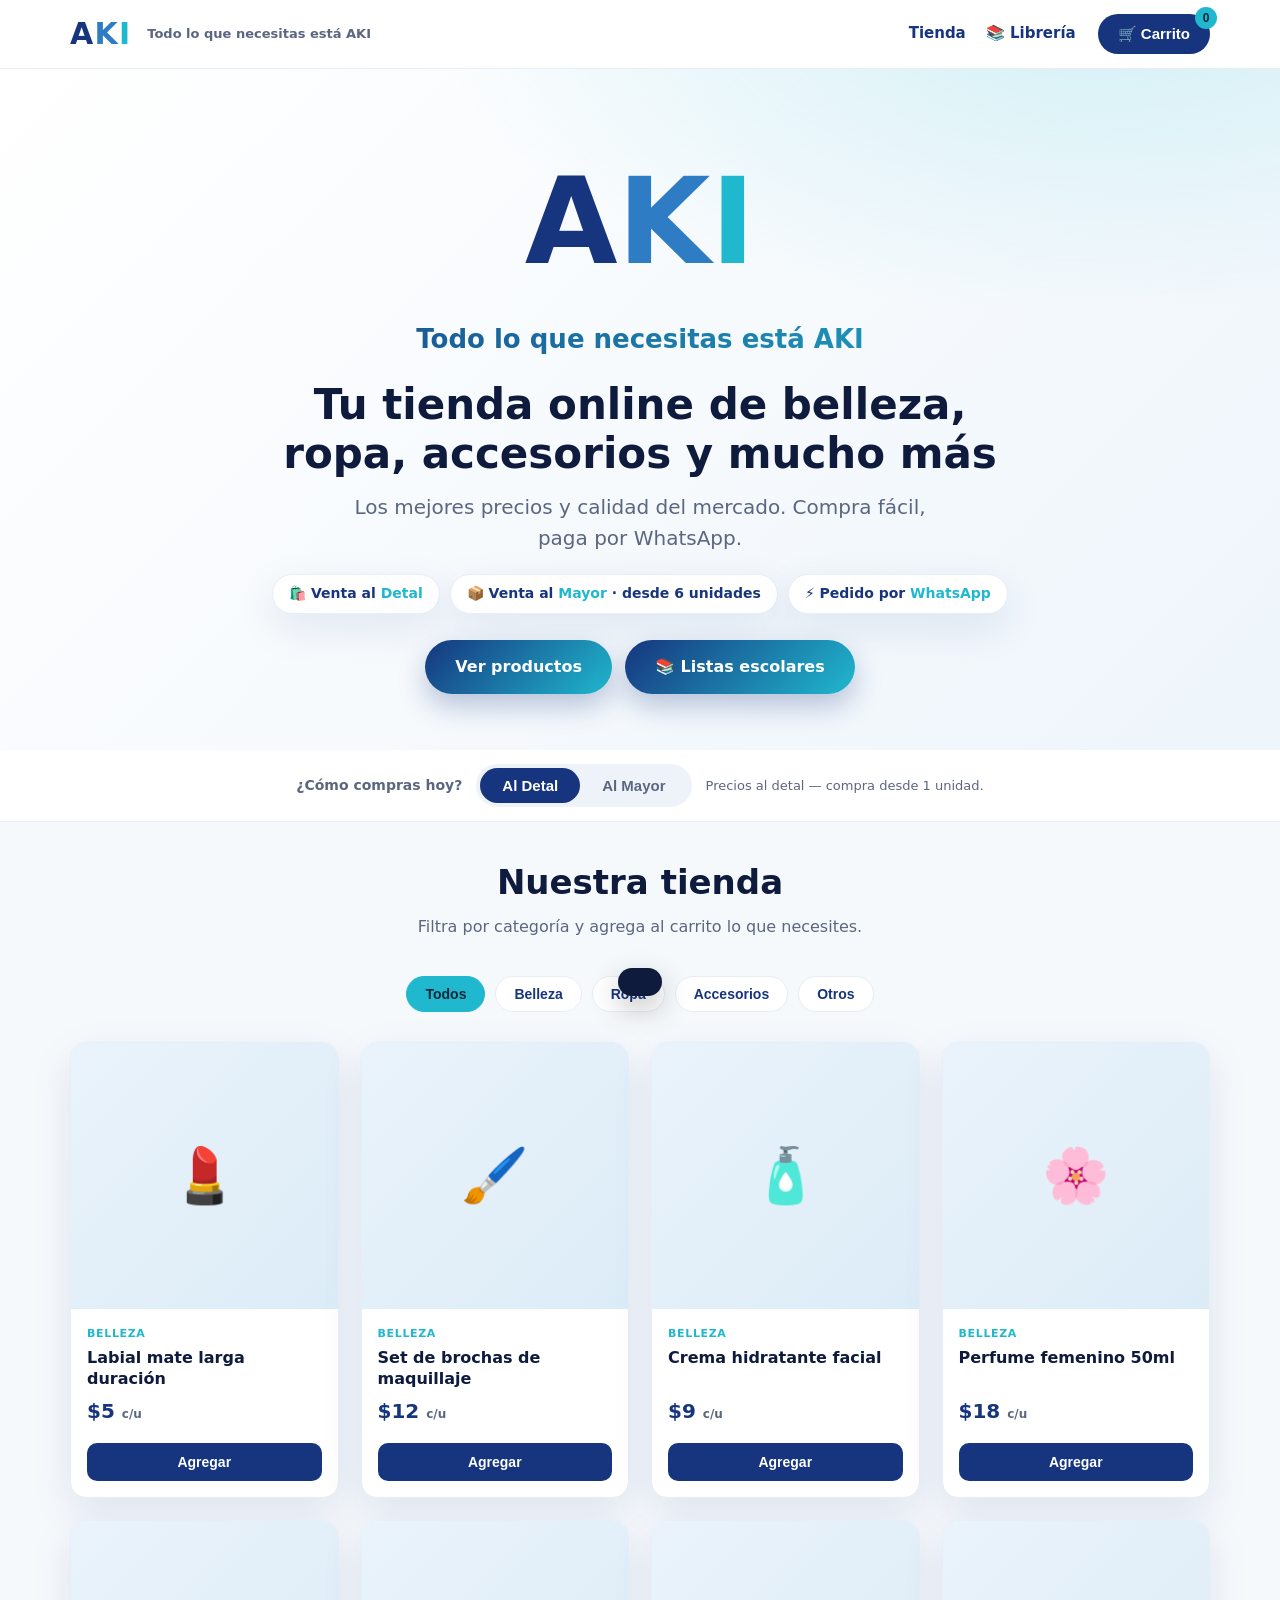
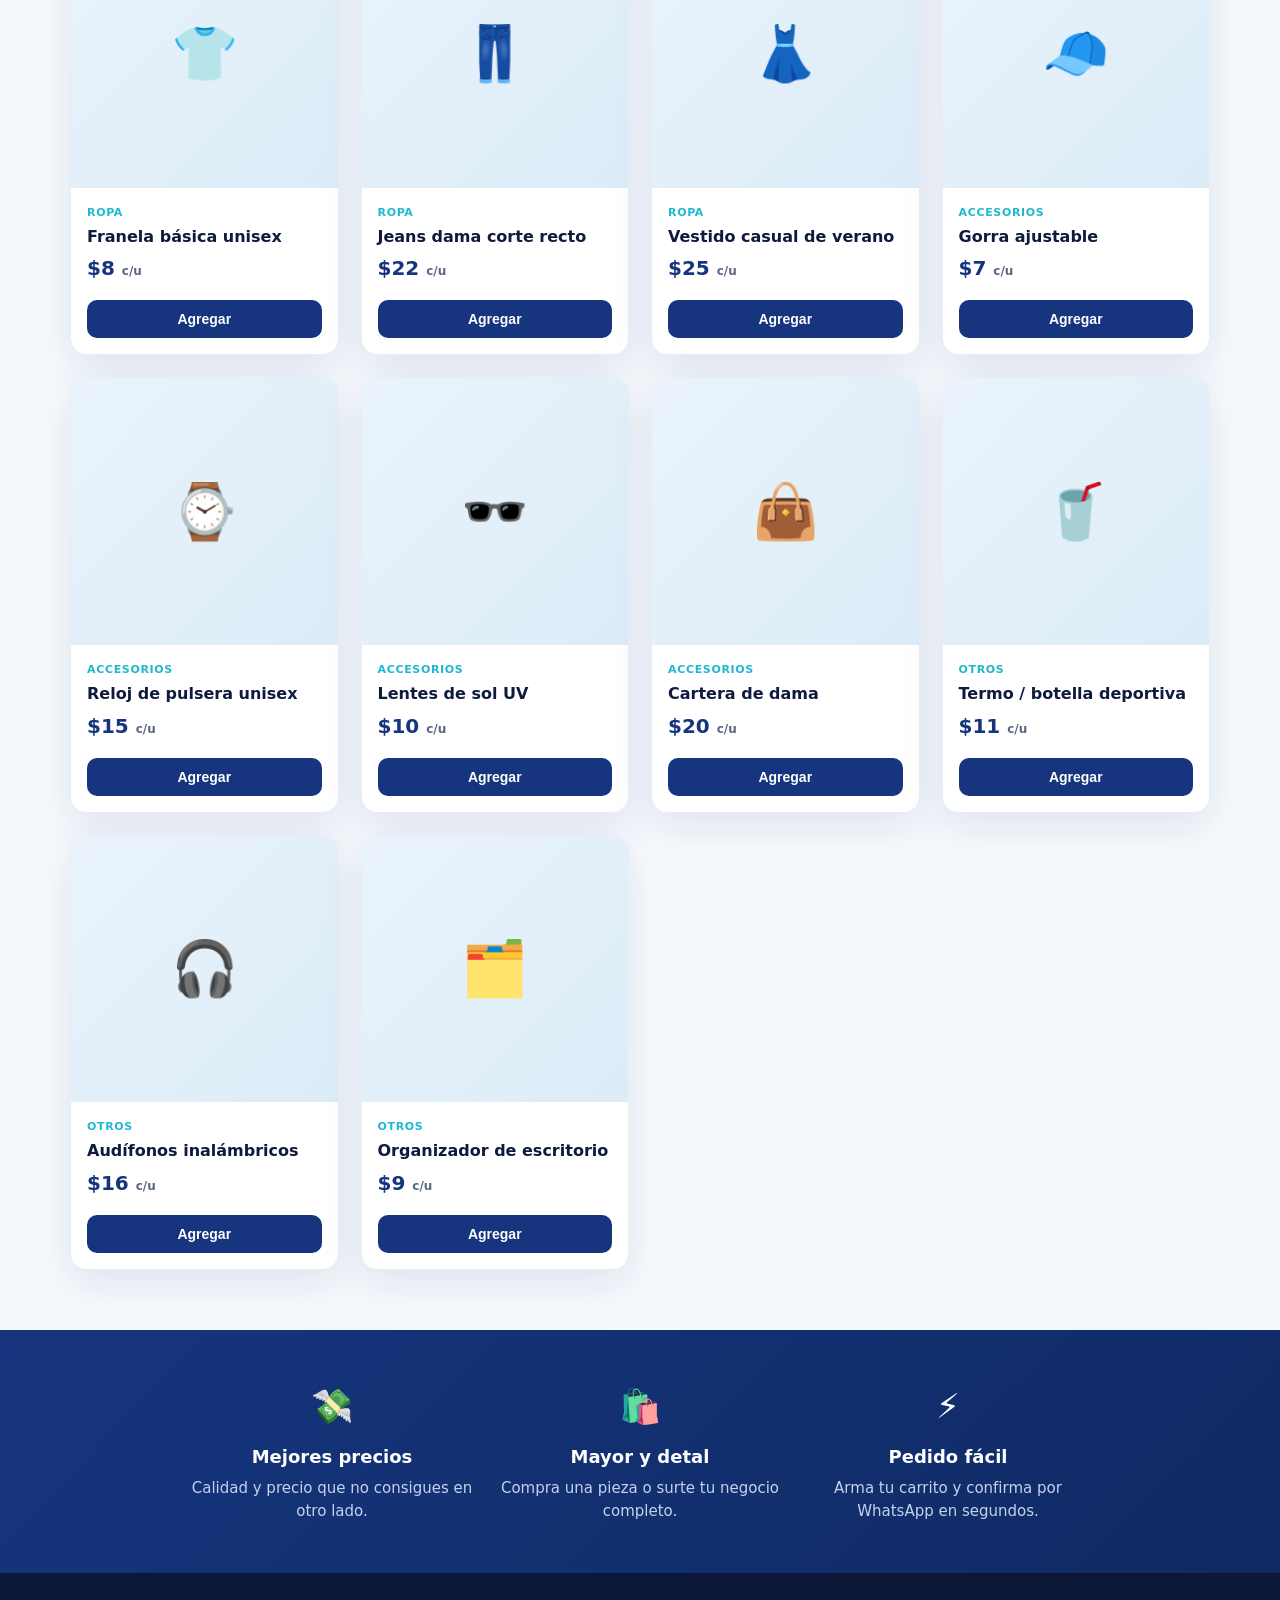
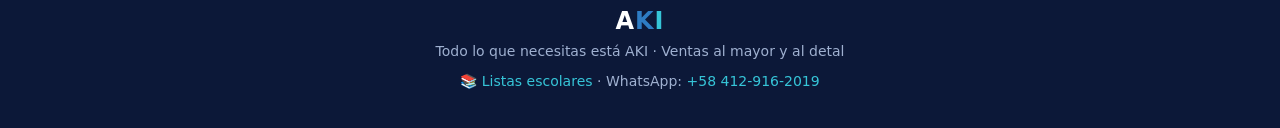
==== commit ba434631: "Libreria como pagina propia (libreria.html) + datos/carrito/estilos compartidos El enlace Libreria a" ====
--- a/site/index.html
+++ b/site/index.html
@@ -5,158 +5,7 @@
 <meta name="viewport" content="width=device-width, initial-scale=1.0">
 <title>AKI · Todo lo que necesitas está AKI</title>
 <meta name="description" content="Tienda online AKI: belleza, ropa, accesorios y mucho más. Compra al mayor y al detal. Haz tu pedido por WhatsApp.">
-<style>
-  :root{
-    --navy:#16357E;--royal:#2E7CC4;--teal:#20B8CE;--light:#36C5D8;
-    --ink:#0E1B3D;--muted:#5b6680;--bg:#f6f9fc;--white:#fff;--wa:#25D366;
-    --line:#e7eef6;--radius:16px;--shadow:0 14px 40px rgba(22,53,126,.10);
-  }
-  *{box-sizing:border-box;margin:0;padding:0}
-  html{scroll-behavior:smooth}
-  body{font-family:'Segoe UI',system-ui,-apple-system,Roboto,Arial,sans-serif;color:var(--ink);background:var(--bg);line-height:1.55}
-  .wrap{max-width:1180px;margin:0 auto;padding:0 20px}
-  a{color:inherit}
-
-  /* logo */
-  .logo{font-weight:800;letter-spacing:.04em;display:inline-flex;line-height:1}
-  .logo .a{color:var(--navy)}.logo .k{color:var(--royal)}.logo .i{color:var(--teal)}
-
-  /* header */
-  header{position:sticky;top:0;z-index:40;background:rgba(255,255,255,.95);backdrop-filter:blur(8px);border-bottom:1px solid var(--line)}
-  .nav{display:flex;align-items:center;gap:16px;height:68px}
-  .nav .logo{font-size:30px}
-  .nav .slogan{color:var(--muted);font-size:13px;font-weight:600;display:none}
-  @media(min-width:900px){.nav .slogan{display:block}}
-  .nav .spacer{flex:1}
-  .cart-btn{position:relative;background:var(--navy);color:#fff;border:none;cursor:pointer;border-radius:999px;padding:11px 20px;font-weight:700;font-size:15px;display:inline-flex;align-items:center;gap:8px}
-  .cart-btn .count{position:absolute;top:-7px;right:-7px;background:var(--teal);color:#04263b;font-size:12px;font-weight:800;min-width:22px;height:22px;border-radius:11px;display:grid;place-items:center;padding:0 5px}
-
-  /* hero */
-  .hero{background:radial-gradient(1100px 520px at 85% -10%,rgba(54,197,216,.18),transparent 60%),linear-gradient(135deg,#fff,#eef5fb);padding:60px 0 56px;text-align:center}
-  .hero .logo-big{font-size:clamp(56px,14vw,120px);font-weight:800;margin-bottom:4px}
-  .hero .logo-big .a{color:var(--navy)}.hero .logo-big .k{color:var(--royal)}.hero .logo-big .i{color:var(--teal)}
-  .slogan-main{font-size:clamp(18px,3.4vw,26px);font-weight:700;background:linear-gradient(90deg,var(--navy),var(--teal));-webkit-background-clip:text;background-clip:text;color:transparent;margin-bottom:22px}
-  .hero h1{font-size:clamp(26px,4.6vw,42px);font-weight:800;line-height:1.15;max-width:760px;margin:0 auto 14px}
-  .hero p.sub{font-size:clamp(16px,2.3vw,20px);color:var(--muted);max-width:600px;margin:0 auto 20px}
-  .pills{display:flex;gap:10px;justify-content:center;flex-wrap:wrap;margin-bottom:26px}
-  .pill{background:#fff;border:1px solid var(--line);border-radius:999px;padding:8px 16px;font-weight:700;font-size:14px;color:var(--navy);box-shadow:var(--shadow)}
-  .pill b{color:var(--teal)}
-  .btn{display:inline-flex;align-items:center;gap:9px;border:none;cursor:pointer;font-weight:700;font-size:16px;text-decoration:none;border-radius:999px;padding:15px 30px;transition:transform .15s}
-  .btn:hover{transform:translateY(-2px)}
-  .btn-primary{background:linear-gradient(135deg,var(--navy),var(--teal));color:#fff;box-shadow:0 12px 28px rgba(22,53,126,.28)}
-
-  /* mode toggle */
-  .mode-bar{background:#fff;border-bottom:1px solid var(--line);position:sticky;top:68px;z-index:30}
-  .mode-inner{display:flex;align-items:center;gap:14px;justify-content:center;padding:14px 0;flex-wrap:wrap}
-  .mode-label{font-weight:700;color:var(--muted);font-size:14px}
-  .toggle{display:inline-flex;background:#eef3f9;border-radius:999px;padding:4px}
-  .toggle button{border:none;background:transparent;cursor:pointer;padding:9px 22px;border-radius:999px;font-weight:700;font-size:15px;color:var(--muted)}
-  .toggle button.active{background:var(--navy);color:#fff}
-  .mode-note{font-size:13px;color:var(--muted)}
-
-  /* categories filter */
-  .cats{display:flex;gap:10px;justify-content:center;flex-wrap:wrap;padding:26px 0 6px}
-  .cat{border:1px solid var(--line);background:#fff;border-radius:999px;padding:9px 18px;font-weight:700;font-size:14px;cursor:pointer;color:var(--navy)}
-  .cat.active{background:var(--teal);border-color:var(--teal);color:#04263b}
-
-  /* products */
-  .section-title{text-align:center;padding:34px 0 10px}
-  .section-title h2{font-size:clamp(24px,4vw,34px);font-weight:800}
-  .section-title p{color:var(--muted);margin-top:6px}
-  .grid{display:grid;gap:22px;grid-template-columns:repeat(2,1fr);padding:24px 0 60px}
-  @media(min-width:680px){.grid{grid-template-columns:repeat(3,1fr)}}
-  @media(min-width:980px){.grid{grid-template-columns:repeat(4,1fr)}}
-  .card{background:#fff;border:1px solid var(--line);border-radius:var(--radius);overflow:hidden;box-shadow:var(--shadow);display:flex;flex-direction:column}
-  .thumb{aspect-ratio:1/1;display:grid;place-items:center;font-size:54px;background:linear-gradient(135deg,#eaf3fb,#dcecf7)}
-  .card-body{padding:16px;display:flex;flex-direction:column;gap:6px;flex:1}
-  .card .cat-tag{font-size:11px;font-weight:800;letter-spacing:.06em;text-transform:uppercase;color:var(--teal)}
-  .card h3{font-size:16px;line-height:1.3}
-  .card .price{font-size:20px;font-weight:800;color:var(--navy);margin-top:auto}
-  .card .price small{font-size:12px;color:var(--muted);font-weight:600}
-  .add{margin-top:10px;border:none;cursor:pointer;background:var(--navy);color:#fff;font-weight:700;border-radius:10px;padding:11px;font-size:14px;transition:background .15s}
-  .add:hover{background:var(--royal)}
-
-  /* trust strip */
-  .trust{background:linear-gradient(135deg,var(--navy),#0f2a63);color:#fff;padding:50px 0}
-  .trust-grid{display:grid;gap:24px;grid-template-columns:1fr;text-align:center;max-width:900px;margin:0 auto}
-  @media(min-width:760px){.trust-grid{grid-template-columns:repeat(3,1fr)}}
-  .trust h3{font-size:18px;margin-bottom:6px}
-  .trust p{color:#c4d3ec;font-size:15px}
-  .trust .ic{font-size:34px;margin-bottom:10px}
-
-  /* nav links */
-  .nav-links{display:none;gap:20px;font-weight:700;font-size:15px;margin-right:6px}
-  .nav-links a{color:var(--navy);text-decoration:none}
-  .nav-links a:hover{color:var(--teal)}
-  @media(min-width:760px){.nav-links{display:flex}}
-
-  /* librería */
-  .libreria{background:linear-gradient(180deg,#eef5fb,#f6f9fc);border-top:1px solid var(--line)}
-  .school-tabs{display:flex;gap:10px;justify-content:center;flex-wrap:wrap;padding:6px 0 4px}
-  .school-tab{border:1px solid var(--line);background:#fff;border-radius:14px;padding:14px 22px;font-weight:800;font-size:16px;cursor:pointer;color:var(--navy);display:flex;flex-direction:column;align-items:center;gap:2px;min-width:120px;transition:.15s}
-  .school-tab small{font-size:11px;font-weight:600;color:var(--muted)}
-  .school-tab.active{background:linear-gradient(135deg,var(--navy),var(--royal));color:#fff;border-color:transparent;box-shadow:var(--shadow)}
-  .school-tab.active small{color:#cfe2f4}
-  .grade-tabs{display:flex;gap:8px;justify-content:center;flex-wrap:wrap;padding:18px 0 6px}
-  .grade-tab{border:1px solid var(--line);background:#fff;border-radius:999px;padding:8px 16px;font-weight:700;font-size:14px;cursor:pointer;color:var(--navy)}
-  .grade-tab.active{background:var(--teal);border-color:var(--teal);color:#04263b}
-  .lista-card{background:#fff;border:1px solid var(--line);border-radius:var(--radius);box-shadow:var(--shadow);max-width:760px;margin:18px auto 0;overflow:hidden}
-  .lista-head{padding:18px 20px;border-bottom:1px solid var(--line);display:flex;justify-content:space-between;align-items:center;gap:10px;flex-wrap:wrap}
-  .lista-head h3{font-size:18px}
-  .lista-head .lh-note{font-size:13px;color:var(--muted)}
-  .lista-row{display:flex;align-items:center;gap:12px;padding:12px 20px;border-bottom:1px solid var(--line)}
-  .lista-row:last-child{border-bottom:none}
-  .lista-row .lr-ico{width:40px;height:40px;border-radius:10px;background:linear-gradient(135deg,#eaf3fb,#dcecf7);display:grid;place-items:center;font-size:20px;flex-shrink:0}
-  .lista-row .lr-info{flex:1;min-width:0}
-  .lista-row .lr-info h4{font-size:14px;line-height:1.3}
-  .lista-row .lr-info small{color:var(--muted);font-size:12px}
-  .lista-row .qty{display:inline-flex;align-items:center;border:1px solid var(--line);border-radius:8px}
-  .lista-row .qty button{width:28px;height:28px;border:none;background:#f2f6fb;cursor:pointer;font-size:16px;font-weight:700;color:var(--navy)}
-  .lista-row .qty span{width:30px;text-align:center;font-weight:700;font-size:14px}
-  .lista-row .lr-sub{width:64px;text-align:right;font-weight:800;color:var(--navy);font-size:14px}
-  .lista-foot{padding:18px 20px;background:#f8fbfe;display:flex;justify-content:space-between;align-items:center;gap:14px;flex-wrap:wrap}
-  .lista-foot .lf-tot{font-size:15px;font-weight:700;color:var(--muted)}
-  .lista-foot .lf-tot b{font-size:24px;color:var(--navy);display:block}
-  .lista-foot .add-lista{background:var(--navy);color:#fff;border:none;cursor:pointer;border-radius:12px;padding:14px 22px;font-weight:800;font-size:15px;flex:1;min-width:220px}
-  .lista-foot .add-lista:hover{background:var(--royal)}
-  .lista-empty{text-align:center;color:var(--muted);padding:30px}
-
-  /* cart drawer */
-  .overlay{position:fixed;inset:0;background:rgba(8,18,45,.45);opacity:0;visibility:hidden;transition:.2s;z-index:60}
-  .overlay.open{opacity:1;visibility:visible}
-  .drawer{position:fixed;top:0;right:0;height:100%;width:min(420px,100%);background:#fff;z-index:70;transform:translateX(100%);transition:transform .25s;display:flex;flex-direction:column}
-  .drawer.open{transform:translateX(0)}
-  .drawer-head{padding:20px;border-bottom:1px solid var(--line);display:flex;align-items:center;justify-content:space-between}
-  .drawer-head h3{font-size:20px}
-  .close{background:none;border:none;font-size:26px;cursor:pointer;color:var(--muted);line-height:1}
-  .drawer-items{flex:1;overflow-y:auto;padding:10px 20px}
-  .empty{text-align:center;color:var(--muted);padding:50px 10px}
-  .ci{display:flex;gap:12px;padding:14px 0;border-bottom:1px solid var(--line)}
-  .ci .ci-thumb{width:54px;height:54px;border-radius:10px;background:linear-gradient(135deg,#eaf3fb,#dcecf7);display:grid;place-items:center;font-size:26px;flex-shrink:0}
-  .ci .ci-info{flex:1}
-  .ci .ci-info h4{font-size:14px;margin-bottom:2px}
-  .ci .ci-info .ci-price{color:var(--navy);font-weight:700;font-size:14px}
-  .qty{display:inline-flex;align-items:center;gap:0;border:1px solid var(--line);border-radius:8px;margin-top:6px}
-  .qty button{width:28px;height:28px;border:none;background:#f2f6fb;cursor:pointer;font-size:16px;font-weight:700;color:var(--navy)}
-  .qty span{width:34px;text-align:center;font-weight:700;font-size:14px}
-  .ci .rm{background:none;border:none;color:#c0392b;cursor:pointer;font-size:12px;margin-top:6px;display:block}
-  .drawer-foot{padding:20px;border-top:1px solid var(--line)}
-  .totrow{display:flex;justify-content:space-between;font-size:18px;font-weight:800;margin-bottom:6px}
-  .foot-note{font-size:12px;color:var(--muted);margin-bottom:14px}
-  .checkout{width:100%;background:var(--wa);color:#fff;border:none;cursor:pointer;border-radius:12px;padding:16px;font-weight:800;font-size:16px;display:flex;align-items:center;justify-content:center;gap:9px}
-  .checkout:disabled{opacity:.5;cursor:not-allowed}
-  .wa-ico{width:20px;height:20px;fill:currentColor}
-
-  /* footer */
-  footer{background:#0c1838;color:#9fb0d0;text-align:center;padding:36px 0;font-size:14px}
-  footer .logo{font-size:24px;margin-bottom:8px}
-  footer .logo .a{color:#fff}footer .logo .k{color:var(--royal)}footer .logo .i{color:var(--light)}
-  footer a{color:var(--light);text-decoration:none}
-
-  /* toast */
-  .toast{position:fixed;bottom:24px;left:50%;transform:translateX(-50%) translateY(120px);background:var(--ink);color:#fff;padding:14px 22px;border-radius:999px;font-weight:700;z-index:90;transition:transform .25s;box-shadow:0 12px 30px rgba(0,0,0,.25)}
-  .toast.show{transform:translateX(-50%) translateY(0)}
-</style>
+<link rel="stylesheet" href="estilos.css">
 </head>
 <body>
 
@@ -169,7 +18,7 @@
     <span class="spacer"></span>
     <nav class="nav-links">
       <a href="#tienda">Tienda</a>
-      <a href="#libreria">📚 Librería</a>
+      <a href="libreria.html">📚 Librería</a>
     </nav>
     <button class="cart-btn" onclick="openCart()">
       🛒 Carrito <span class="count" id="cartCount">0</span>
@@ -190,6 +39,7 @@
       <span class="pill">⚡ Pedido por <b>WhatsApp</b></span>
     </div>
     <a class="btn btn-primary" href="#tienda">Ver productos</a>
+    <a class="btn btn-primary" href="libreria.html" style="margin-left:8px">📚 Listas escolares</a>
   </div>
 </section>
 
@@ -217,23 +67,6 @@
   </div>
 </section>
 
-<!-- LIBRERÍA -->
-<section id="libreria" class="libreria">
-  <div class="wrap">
-    <div class="section-title">
-      <h2>📚 Librería · Listas escolares</h2>
-      <p>Elige el colegio y el grado. Te armamos la lista completa de útiles y la agregas al carrito de una vez.</p>
-    </div>
-    <div class="school-tabs" id="schoolTabs"></div>
-    <div class="grade-tabs" id="gradeTabs"></div>
-    <div id="listaWrap"></div>
-    <p style="text-align:center;color:var(--muted);font-size:13px;margin:16px 0 50px">
-      ¿Tu colegio no está en la lista o tienes la lista oficial? Mándanosla por
-      <a href="https://wa.me/584129162019" target="_blank" rel="noopener" style="color:var(--royal);font-weight:700">WhatsApp</a> y la cargamos.
-    </p>
-  </div>
-</section>
-
 <!-- TRUST -->
 <section class="trust">
   <div class="wrap">
@@ -249,7 +82,7 @@
   <div class="wrap">
     <div class="logo"><span class="a">A</span><span class="k">K</span><span class="i">I</span></div>
     <div>Todo lo que necesitas está AKI · Ventas al mayor y al detal</div>
-    <div style="margin-top:8px">WhatsApp: <a href="https://wa.me/584129162019" target="_blank" rel="noopener">+58 412-916-2019</a></div>
+    <div style="margin-top:8px"><a href="libreria.html">📚 Listas escolares</a> · WhatsApp: <a href="https://wa.me/584129162019" target="_blank" rel="noopener">+58 412-916-2019</a></div>
   </div>
 </footer>
 
@@ -272,143 +105,12 @@
 
 <div class="toast" id="toast"></div>
 
+<script src="catalogo.js"></script>
+<script src="cart.js"></script>
 <script>
-/* ============================================================
-   EDITA AQUÍ TUS PRODUCTOS  ← Jose, cambia esto por lo real.
-   precioDetal = precio por 1 unidad
-   precioMayor = precio por unidad comprando al mayor
-   cat: "Belleza" | "Ropa" | "Accesorios" | "Otros"
-   img: por ahora un emoji. Para foto real, ver nota abajo del archivo.
-   ============================================================ */
-const PRODUCTOS = [
-  {id:1,  nombre:"Labial mate larga duración", cat:"Belleza",     precioDetal:5,  precioMayor:3.2, img:"💄"},
-  {id:2,  nombre:"Set de brochas de maquillaje", cat:"Belleza",   precioDetal:12, precioMayor:8,   img:"🖌️"},
-  {id:3,  nombre:"Crema hidratante facial",     cat:"Belleza",     precioDetal:9,  precioMayor:6,   img:"🧴"},
-  {id:4,  nombre:"Perfume femenino 50ml",       cat:"Belleza",     precioDetal:18, precioMayor:12,  img:"🌸"},
-  {id:5,  nombre:"Franela básica unisex",       cat:"Ropa",        precioDetal:8,  precioMayor:5,   img:"👕"},
-  {id:6,  nombre:"Jeans dama corte recto",      cat:"Ropa",        precioDetal:22, precioMayor:15,  img:"👖"},
-  {id:7,  nombre:"Vestido casual de verano",    cat:"Ropa",        precioDetal:25, precioMayor:17,  img:"👗"},
-  {id:8,  nombre:"Gorra ajustable",             cat:"Accesorios",  precioDetal:7,  precioMayor:4.5, img:"🧢"},
-  {id:9,  nombre:"Reloj de pulsera unisex",     cat:"Accesorios",  precioDetal:15, precioMayor:10,  img:"⌚"},
-  {id:10, nombre:"Lentes de sol UV",            cat:"Accesorios",  precioDetal:10, precioMayor:6.5, img:"🕶️"},
-  {id:11, nombre:"Cartera de dama",             cat:"Accesorios",  precioDetal:20, precioMayor:13,  img:"👜"},
-  {id:12, nombre:"Termo / botella deportiva",   cat:"Otros",       precioDetal:11, precioMayor:7,   img:"🥤"},
-  {id:13, nombre:"Audífonos inalámbricos",      cat:"Otros",       precioDetal:16, precioMayor:11,  img:"🎧"},
-  {id:14, nombre:"Organizador de escritorio",   cat:"Otros",       precioDetal:9,  precioMayor:6,   img:"🗂️"},
-];
+/* ---------------- página tienda ---------------- */
+let filtro = "Todos";
 
-/* ============================================================
-   LIBRERÍA — catálogo de útiles escolares.
-   Edita precios igual que arriba. Los ids van de 1001 en adelante
-   para no chocar con los productos de la tienda.
-   ============================================================ */
-const ARTICULOS = [
-  {id:1001, nombre:"Cuaderno universitario 100 hojas",            cat:"Librería", precioDetal:2.5, precioMayor:1.8, img:"📓"},
-  {id:1002, nombre:"Cuaderno doble línea 100 hojas",              cat:"Librería", precioDetal:2.2, precioMayor:1.6, img:"📔"},
-  {id:1003, nombre:"Resma de papel carta (500 hojas)",            cat:"Librería", precioDetal:6,   precioMayor:4.5, img:"📄"},
-  {id:1004, nombre:"Lápices de grafito HB (caja x12)",            cat:"Librería", precioDetal:3,   precioMayor:2,   img:"✏️"},
-  {id:1005, nombre:"Caja de colores x12",                         cat:"Librería", precioDetal:3.5, precioMayor:2.4, img:"🖍️"},
-  {id:1006, nombre:"Creyones de cera x12",                        cat:"Librería", precioDetal:2.8, precioMayor:1.9, img:"🖍️"},
-  {id:1007, nombre:"Borrador de goma",                            cat:"Librería", precioDetal:0.5, precioMayor:0.3, img:"🧽"},
-  {id:1008, nombre:"Sacapuntas con depósito",                     cat:"Librería", precioDetal:1,   precioMayor:0.6, img:"🪛"},
-  {id:1009, nombre:"Tijera escolar punta roma",                   cat:"Librería", precioDetal:1.5, precioMayor:1,   img:"✂️"},
-  {id:1010, nombre:"Pega blanca 225g",                            cat:"Librería", precioDetal:2,   precioMayor:1.4, img:"🧴"},
-  {id:1011, nombre:"Barra de pega (glue stick)",                  cat:"Librería", precioDetal:1.2, precioMayor:0.8, img:"📌"},
-  {id:1012, nombre:"Marcadores escolares x6",                     cat:"Librería", precioDetal:3.5, precioMayor:2.4, img:"🖊️"},
-  {id:1013, nombre:"Cartulinas de colores (paquete)",             cat:"Librería", precioDetal:2.5, precioMayor:1.7, img:"🟨"},
-  {id:1014, nombre:"Papel lustrillo (paquete)",                   cat:"Librería", precioDetal:1.5, precioMayor:1,   img:"🟥"},
-  {id:1015, nombre:"Carpeta marrón con gancho",                   cat:"Librería", precioDetal:0.8, precioMayor:0.5, img:"📁"},
-  {id:1016, nombre:"Block de dibujo Nº 6",                        cat:"Librería", precioDetal:2,   precioMayor:1.4, img:"🗒️"},
-  {id:1017, nombre:"Témperas x6 colores",                         cat:"Librería", precioDetal:3.5, precioMayor:2.4, img:"🎨"},
-  {id:1018, nombre:"Pincel escolar",                              cat:"Librería", precioDetal:1,   precioMayor:0.6, img:"🖌️"},
-  {id:1019, nombre:"Regla 30 cm",                                 cat:"Librería", precioDetal:1,   precioMayor:0.6, img:"📏"},
-  {id:1020, nombre:"Juego geométrico (regla, compás, transp.)",   cat:"Librería", precioDetal:4,   precioMayor:2.8, img:"📐"},
-  {id:1021, nombre:"Bolígrafos azul/negro/rojo (x3)",             cat:"Librería", precioDetal:1.5, precioMayor:1,   img:"🖊️"},
-  {id:1022, nombre:"Resaltador",                                  cat:"Librería", precioDetal:1.2, precioMayor:0.8, img:"🟢"},
-  {id:1023, nombre:"Foami carta (paquete de colores)",            cat:"Librería", precioDetal:3,   precioMayor:2,   img:"🟦"},
-  {id:1024, nombre:"Plastilina x12",                              cat:"Librería", precioDetal:2.5, precioMayor:1.7, img:"🌈"},
-];
-
-/* ============================================================
-   COLEGIOS — listas oficiales por grado.
-   Cada item: {id: <id de ARTICULOS>, q: <cantidad que pide el colegio>}
-   Agrega colegios o grados copiando el formato.
-   ============================================================ */
-const COLEGIOS = [
-  {id:"cef", nombre:"CEF", lema:"Centro Educativo", grados:[
-    {nombre:"Preescolar", items:[
-      {id:1006,q:2},{id:1011,q:3},{id:1009,q:1},{id:1013,q:2},{id:1014,q:2},
-      {id:1017,q:1},{id:1018,q:2},{id:1024,q:2},{id:1023,q:1},{id:1015,q:3}
-    ]},
-    {nombre:"1er Grado", items:[
-      {id:1002,q:4},{id:1004,q:1},{id:1005,q:1},{id:1007,q:2},{id:1008,q:1},
-      {id:1011,q:2},{id:1019,q:1},{id:1015,q:4},{id:1003,q:1},{id:1016,q:1}
-    ]},
-    {nombre:"4to Grado", items:[
-      {id:1001,q:5},{id:1021,q:2},{id:1022,q:2},{id:1020,q:1},{id:1003,q:1},
-      {id:1012,q:1},{id:1015,q:5},{id:1016,q:1},{id:1010,q:1}
-    ]},
-  ]},
-  {id:"sanagustin", nombre:"San Agustín", lema:"Colegio San Agustín", grados:[
-    {nombre:"Preescolar", items:[
-      {id:1005,q:1},{id:1006,q:2},{id:1011,q:2},{id:1009,q:1},{id:1017,q:1},
-      {id:1024,q:2},{id:1013,q:2},{id:1023,q:1},{id:1015,q:2}
-    ]},
-    {nombre:"2do Grado", items:[
-      {id:1002,q:3},{id:1004,q:1},{id:1005,q:1},{id:1007,q:2},{id:1008,q:1},
-      {id:1011,q:2},{id:1019,q:1},{id:1016,q:1},{id:1015,q:3},{id:1003,q:1}
-    ]},
-    {nombre:"5to Grado", items:[
-      {id:1001,q:6},{id:1021,q:3},{id:1022,q:2},{id:1020,q:1},{id:1012,q:1},
-      {id:1003,q:2},{id:1015,q:6},{id:1016,q:1},{id:1010,q:1}
-    ]},
-  ]},
-  {id:"sanignacio", nombre:"San Ignacio", lema:"Colegio San Ignacio de Loyola", grados:[
-    {nombre:"Preescolar", items:[
-      {id:1006,q:3},{id:1011,q:3},{id:1009,q:1},{id:1017,q:1},{id:1018,q:2},
-      {id:1024,q:2},{id:1013,q:2},{id:1014,q:2},{id:1023,q:2},{id:1015,q:3}
-    ]},
-    {nombre:"3er Grado", items:[
-      {id:1002,q:4},{id:1004,q:1},{id:1005,q:1},{id:1007,q:2},{id:1008,q:1},
-      {id:1011,q:2},{id:1019,q:1},{id:1015,q:4},{id:1016,q:1},{id:1003,q:1},{id:1012,q:1}
-    ]},
-    {nombre:"6to Grado", items:[
-      {id:1001,q:6},{id:1021,q:3},{id:1022,q:2},{id:1020,q:1},{id:1012,q:1},
-      {id:1003,q:2},{id:1015,q:6},{id:1016,q:1},{id:1010,q:1}
-    ]},
-  ]},
-  {id:"santotomas", nombre:"Santo Tomás", lema:"Colegio Santo Tomás de Aquino", grados:[
-    {nombre:"Preescolar", items:[
-      {id:1006,q:2},{id:1011,q:2},{id:1009,q:1},{id:1017,q:1},{id:1018,q:1},
-      {id:1024,q:2},{id:1013,q:2},{id:1023,q:1},{id:1015,q:2}
-    ]},
-    {nombre:"2do Grado", items:[
-      {id:1002,q:3},{id:1004,q:1},{id:1005,q:1},{id:1007,q:2},{id:1008,q:1},
-      {id:1011,q:2},{id:1019,q:1},{id:1015,q:3},{id:1016,q:1},{id:1003,q:1}
-    ]},
-    {nombre:"5to Grado", items:[
-      {id:1001,q:5},{id:1021,q:2},{id:1022,q:2},{id:1020,q:1},{id:1012,q:1},
-      {id:1003,q:1},{id:1015,q:5},{id:1016,q:1},{id:1010,q:1}
-    ]},
-  ]},
-];
-
-const WHATSAPP = "584129162019";   // ← tu número (formato internacional, sin +)
-const MIN_MAYOR = 6;               // ← mínimo de unidades al mayor
-const MONEDA = "$";                // ← símbolo de moneda
-
-/* ---------------- estado ---------------- */
-let modo = "detal";
-let filtro = "Todos";
-let cart = {}; // {id: qty}
-
-const $ = s => document.querySelector(s);
-const CATALOGO = [...PRODUCTOS, ...ARTICULOS];     // tienda + librería
-const getProd = id => CATALOGO.find(x => x.id == id);
-const precioDe = p => modo === "mayor" ? p.precioMayor : p.precioDetal;
-const fmt = n => MONEDA + (Math.round(n*100)/100);
-
-/* ---------------- render categorías ---------------- */
 function renderCats(){
   const cats = ["Todos", ...new Set(PRODUCTOS.map(p=>p.cat))];
   $("#cats").innerHTML = cats.map(c =>
@@ -417,7 +119,6 @@
 }
 function setFiltro(c){ filtro=c; renderCats(); renderGrid(); }
 
-/* ---------------- render productos ---------------- */
 function renderGrid(){
   const lista = PRODUCTOS.filter(p => filtro==="Todos" || p.cat===filtro);
   $("#grid").innerHTML = lista.map(p => `
@@ -433,198 +134,11 @@
   `).join("");
 }
 
-/* ---------------- modo detal/mayor ---------------- */
-function setMode(m){
-  modo = m;
-  $("#btnDetal").classList.toggle("active", m==="detal");
-  $("#btnMayor").classList.toggle("active", m==="mayor");
-  $("#modeNote").textContent = m==="mayor"
-    ? `Precios al mayor — pedido mínimo ${MIN_MAYOR} unidades en total.`
-    : "Precios al detal — compra desde 1 unidad.";
-  renderGrid();
-  renderCart();
-  if(typeof renderLista === "function" && Object.keys(listaQty).length) renderLista();
-}
-
-/* ---------------- carrito ---------------- */
-function addToCart(id){
-  cart[id] = (cart[id]||0) + 1;
-  save(); renderCart(); updateCount();
-  const p = getProd(id);
-  toast(`✓ ${p.nombre} agregado`);
-}
-function changeQty(id, d){
-  cart[id] = (cart[id]||0) + d;
-  if(cart[id] <= 0) delete cart[id];
-  save(); renderCart(); updateCount();
-}
-function removeItem(id){ delete cart[id]; save(); renderCart(); updateCount(); }
-
-function totalUnidades(){ return Object.values(cart).reduce((a,b)=>a+b,0); }
-function totalPrecio(){
-  return Object.entries(cart).reduce((sum,[id,q])=>{
-    const p = getProd(id); return sum + precioDe(p)*q;
-  },0);
-}
-function updateCount(){ $("#cartCount").textContent = totalUnidades(); }
-
-function renderCart(){
-  const ids = Object.keys(cart);
-  const box = $("#drawerItems");
-  if(ids.length===0){
-    box.innerHTML = `<div class="empty">Tu carrito está vacío.<br>Agrega productos para empezar.</div>`;
-  } else {
-    box.innerHTML = ids.map(id=>{
-      const p = getProd(id); const q = cart[id];
-      return `<div class="ci">
-        <div class="ci-thumb">${p.img}</div>
-        <div class="ci-info">
-          <h4>${p.nombre}</h4>
-          <div class="ci-price">${fmt(precioDe(p))} c/u</div>
-          <div class="qty">
-            <button onclick="changeQty(${id},-1)">−</button>
-            <span>${q}</span>
-            <button onclick="changeQty(${id},1)">+</button>
-          </div>
-          <button class="rm" onclick="removeItem(${id})">Quitar</button>
-        </div>
-        <div style="font-weight:800;color:var(--navy)">${fmt(precioDe(p)*q)}</div>
-      </div>`;
-    }).join("");
-  }
-  $("#cartTotal").textContent = fmt(totalPrecio());
-
-  // mínimo al mayor
-  const u = totalUnidades();
-  const btn = $("#checkoutBtn"); const note = $("#footNote");
-  if(u===0){ btn.disabled = true; note.textContent = ""; }
-  else if(modo==="mayor" && u < MIN_MAYOR){
-    btn.disabled = true;
-    note.textContent = `⚠️ Al mayor el mínimo es ${MIN_MAYOR} unidades. Te faltan ${MIN_MAYOR-u}.`;
-  } else {
-    btn.disabled = false;
-    note.textContent = `${u} ${u===1?'unidad':'unidades'} · compra al ${modo}.`;
-  }
-}
-
-/* ---------------- drawer ---------------- */
-function openCart(){ $("#drawer").classList.add("open"); $("#overlay").classList.add("open"); }
-function closeCart(){ $("#drawer").classList.remove("open"); $("#overlay").classList.remove("open"); }
-
-/* ---------------- checkout WhatsApp ---------------- */
-function checkout(){
-  const ids = Object.keys(cart); if(ids.length===0) return;
-  let msg = `¡Hola AKI! 🛒 Quiero hacer este pedido (al ${modo}):\n\n`;
-  ids.forEach(id=>{
-    const p = getProd(id); const q = cart[id];
-    msg += `• ${q}x ${p.nombre} — ${fmt(precioDe(p))} c/u = ${fmt(precioDe(p)*q)}\n`;
-  });
-  msg += `\nTotal: ${fmt(totalPrecio())} (${totalUnidades()} unidades)`;
-  window.open(`https://wa.me/${WHATSAPP}?text=${encodeURIComponent(msg)}`, "_blank");
-}
-
-/* ---------------- persistencia ---------------- */
-function save(){ localStorage.setItem("aki_cart", JSON.stringify(cart)); }
-function load(){ try{ cart = JSON.parse(localStorage.getItem("aki_cart"))||{}; }catch(e){ cart={}; } }
-
-/* ---------------- toast ---------------- */
-let toastT;
-function toast(t){
-  const el=$("#toast"); el.textContent=t; el.classList.add("show");
-  clearTimeout(toastT); toastT=setTimeout(()=>el.classList.remove("show"),1800);
-}
-
-/* ============================================================
-   LIBRERÍA — pestañas de colegios y armado de lista
-   ============================================================ */
-let colegioActivo = COLEGIOS[0].id;
-let gradoActivo = 0;
-let listaQty = {};   // {idArticulo: cantidad} de la lista mostrada
-
-function colegioActual(){ return COLEGIOS.find(c=>c.id===colegioActivo); }
-
-function renderSchoolTabs(){
-  $("#schoolTabs").innerHTML = COLEGIOS.map(c=>`
-    <button class="school-tab ${c.id===colegioActivo?'active':''}" onclick="setColegio('${c.id}')">
-      ${c.nombre}<small>${c.lema}</small>
-    </button>`).join("");
-}
-function setColegio(id){ colegioActivo=id; gradoActivo=0; renderSchoolTabs(); renderGradeTabs(); cargarLista(); }
-
-function renderGradeTabs(){
-  const c = colegioActual();
-  $("#gradeTabs").innerHTML = c.grados.map((g,i)=>`
-    <button class="grade-tab ${i===gradoActivo?'active':''}" onclick="setGrado(${i})">${g.nombre}</button>`).join("");
-}
-function setGrado(i){ gradoActivo=i; renderGradeTabs(); cargarLista(); }
-
-/* carga las cantidades oficiales de la lista al estado editable */
-function cargarLista(){
-  const g = colegioActual().grados[gradoActivo];
-  listaQty = {};
-  g.items.forEach(it=> listaQty[it.id] = it.q);
-  renderLista();
-}
-function changeListaQty(id,d){
-  listaQty[id] = Math.max(0,(listaQty[id]||0)+d);
-  renderLista();
-}
-function totalLista(){
-  return Object.entries(listaQty).reduce((s,[id,q])=> s + precioDe(getProd(id))*q, 0);
-}
-function totalUnidadesLista(){
-  return Object.values(listaQty).reduce((a,b)=>a+b,0);
-}
-
-function renderLista(){
-  const c = colegioActual();
-  const g = c.grados[gradoActivo];
-  const filas = g.items.map(it=>{
-    const p = getProd(it.id); const q = listaQty[it.id]||0;
-    return `<div class="lista-row" style="${q===0?'opacity:.45':''}">
-      <div class="lr-ico">${p.img}</div>
-      <div class="lr-info">
-        <h4>${p.nombre}</h4>
-        <small>${fmt(precioDe(p))} c/u${modo==='mayor'?' (al mayor)':''}</small>
-      </div>
-      <div class="qty">
-        <button onclick="changeListaQty(${it.id},-1)">−</button>
-        <span>${q}</span>
-        <button onclick="changeListaQty(${it.id},1)">+</button>
-      </div>
-      <div class="lr-sub">${fmt(precioDe(p)*q)}</div>
-    </div>`;
-  }).join("");
-
-  $("#listaWrap").innerHTML = `
-    <div class="lista-card">
-      <div class="lista-head">
-        <h3>${c.nombre} · ${g.nombre}</h3>
-        <span class="lh-note">Ajusta cantidades si ya tienes algún útil (pon 0 para quitarlo).</span>
-      </div>
-      ${filas}
-      <div class="lista-foot">
-        <div class="lf-tot">Total de la lista (${totalUnidadesLista()} útiles)<b>${fmt(totalLista())}</b></div>
-        <button class="add-lista" onclick="agregarLista()">🛒 Agregar lista completa al carrito</button>
-      </div>
-    </div>`;
-}
-
-function agregarLista(){
-  let n = 0;
-  Object.entries(listaQty).forEach(([id,q])=>{
-    if(q>0){ cart[id] = (cart[id]||0) + q; n += q; }
-  });
-  if(n===0){ toast("La lista está en 0 útiles"); return; }
-  save(); renderCart(); updateCount();
-  const c = colegioActual(); const g = c.grados[gradoActivo];
-  toast(`✓ Lista ${c.nombre} ${g.nombre} agregada (${n} útiles)`);
-  openCart();
-}
+/* qué re-pintar al cambiar detal/mayor (lo llama cart.js) */
+function onModeChange(){ renderGrid(); }
 
 /* ---------------- init ---------------- */
 load(); renderCats(); renderGrid(); renderCart(); updateCount();
-renderSchoolTabs(); renderGradeTabs(); cargarLista();
 </script>
 </body>
 </html>
--- a/site/estilos.css
+++ b/site/estilos.css
@@ -0,0 +1,154 @@
+:root{
+  --navy:#16357E;--royal:#2E7CC4;--teal:#20B8CE;--light:#36C5D8;
+  --ink:#0E1B3D;--muted:#5b6680;--bg:#f6f9fc;--white:#fff;--wa:#25D366;
+  --line:#e7eef6;--radius:16px;--shadow:0 14px 40px rgba(22,53,126,.10);
+}
+*{box-sizing:border-box;margin:0;padding:0}
+html{scroll-behavior:smooth}
+body{font-family:'Segoe UI',system-ui,-apple-system,Roboto,Arial,sans-serif;color:var(--ink);background:var(--bg);line-height:1.55}
+.wrap{max-width:1180px;margin:0 auto;padding:0 20px}
+a{color:inherit}
+
+/* logo */
+.logo{font-weight:800;letter-spacing:.04em;display:inline-flex;line-height:1}
+.logo .a{color:var(--navy)}.logo .k{color:var(--royal)}.logo .i{color:var(--teal)}
+
+/* header */
+header{position:sticky;top:0;z-index:40;background:rgba(255,255,255,.95);backdrop-filter:blur(8px);border-bottom:1px solid var(--line)}
+.nav{display:flex;align-items:center;gap:16px;height:68px}
+.nav .logo{font-size:30px}
+.nav .slogan{color:var(--muted);font-size:13px;font-weight:600;display:none}
+@media(min-width:900px){.nav .slogan{display:block}}
+.nav .spacer{flex:1}
+.cart-btn{position:relative;background:var(--navy);color:#fff;border:none;cursor:pointer;border-radius:999px;padding:11px 20px;font-weight:700;font-size:15px;display:inline-flex;align-items:center;gap:8px}
+.cart-btn .count{position:absolute;top:-7px;right:-7px;background:var(--teal);color:#04263b;font-size:12px;font-weight:800;min-width:22px;height:22px;border-radius:11px;display:grid;place-items:center;padding:0 5px}
+
+/* hero */
+.hero{background:radial-gradient(1100px 520px at 85% -10%,rgba(54,197,216,.18),transparent 60%),linear-gradient(135deg,#fff,#eef5fb);padding:60px 0 56px;text-align:center}
+.hero .logo-big{font-size:clamp(56px,14vw,120px);font-weight:800;margin-bottom:4px}
+.hero .logo-big .a{color:var(--navy)}.hero .logo-big .k{color:var(--royal)}.hero .logo-big .i{color:var(--teal)}
+.slogan-main{font-size:clamp(18px,3.4vw,26px);font-weight:700;background:linear-gradient(90deg,var(--navy),var(--teal));-webkit-background-clip:text;background-clip:text;color:transparent;margin-bottom:22px}
+.hero h1{font-size:clamp(26px,4.6vw,42px);font-weight:800;line-height:1.15;max-width:760px;margin:0 auto 14px}
+.hero p.sub{font-size:clamp(16px,2.3vw,20px);color:var(--muted);max-width:600px;margin:0 auto 20px}
+.pills{display:flex;gap:10px;justify-content:center;flex-wrap:wrap;margin-bottom:26px}
+.pill{background:#fff;border:1px solid var(--line);border-radius:999px;padding:8px 16px;font-weight:700;font-size:14px;color:var(--navy);box-shadow:var(--shadow)}
+.pill b{color:var(--teal)}
+.btn{display:inline-flex;align-items:center;gap:9px;border:none;cursor:pointer;font-weight:700;font-size:16px;text-decoration:none;border-radius:999px;padding:15px 30px;transition:transform .15s}
+.btn:hover{transform:translateY(-2px)}
+.btn-primary{background:linear-gradient(135deg,var(--navy),var(--teal));color:#fff;box-shadow:0 12px 28px rgba(22,53,126,.28)}
+
+/* mode toggle */
+.mode-bar{background:#fff;border-bottom:1px solid var(--line);position:sticky;top:68px;z-index:30}
+.mode-inner{display:flex;align-items:center;gap:14px;justify-content:center;padding:14px 0;flex-wrap:wrap}
+.mode-label{font-weight:700;color:var(--muted);font-size:14px}
+.toggle{display:inline-flex;background:#eef3f9;border-radius:999px;padding:4px}
+.toggle button{border:none;background:transparent;cursor:pointer;padding:9px 22px;border-radius:999px;font-weight:700;font-size:15px;color:var(--muted)}
+.toggle button.active{background:var(--navy);color:#fff}
+.mode-note{font-size:13px;color:var(--muted)}
+
+/* categories filter */
+.cats{display:flex;gap:10px;justify-content:center;flex-wrap:wrap;padding:26px 0 6px}
+.cat{border:1px solid var(--line);background:#fff;border-radius:999px;padding:9px 18px;font-weight:700;font-size:14px;cursor:pointer;color:var(--navy)}
+.cat.active{background:var(--teal);border-color:var(--teal);color:#04263b}
+
+/* products */
+.section-title{text-align:center;padding:34px 0 10px}
+.section-title h2{font-size:clamp(24px,4vw,34px);font-weight:800}
+.section-title p{color:var(--muted);margin-top:6px}
+.grid{display:grid;gap:22px;grid-template-columns:repeat(2,1fr);padding:24px 0 60px}
+@media(min-width:680px){.grid{grid-template-columns:repeat(3,1fr)}}
+@media(min-width:980px){.grid{grid-template-columns:repeat(4,1fr)}}
+.card{background:#fff;border:1px solid var(--line);border-radius:var(--radius);overflow:hidden;box-shadow:var(--shadow);display:flex;flex-direction:column}
+.thumb{aspect-ratio:1/1;display:grid;place-items:center;font-size:54px;background:linear-gradient(135deg,#eaf3fb,#dcecf7)}
+.card-body{padding:16px;display:flex;flex-direction:column;gap:6px;flex:1}
+.card .cat-tag{font-size:11px;font-weight:800;letter-spacing:.06em;text-transform:uppercase;color:var(--teal)}
+.card h3{font-size:16px;line-height:1.3}
+.card .price{font-size:20px;font-weight:800;color:var(--navy);margin-top:auto}
+.card .price small{font-size:12px;color:var(--muted);font-weight:600}
+.add{margin-top:10px;border:none;cursor:pointer;background:var(--navy);color:#fff;font-weight:700;border-radius:10px;padding:11px;font-size:14px;transition:background .15s}
+.add:hover{background:var(--royal)}
+
+/* trust strip */
+.trust{background:linear-gradient(135deg,var(--navy),#0f2a63);color:#fff;padding:50px 0}
+.trust-grid{display:grid;gap:24px;grid-template-columns:1fr;text-align:center;max-width:900px;margin:0 auto}
+@media(min-width:760px){.trust-grid{grid-template-columns:repeat(3,1fr)}}
+.trust h3{font-size:18px;margin-bottom:6px}
+.trust p{color:#c4d3ec;font-size:15px}
+.trust .ic{font-size:34px;margin-bottom:10px}
+
+/* nav links */
+.nav-links{display:none;gap:20px;font-weight:700;font-size:15px;margin-right:6px}
+.nav-links a{color:var(--navy);text-decoration:none}
+.nav-links a:hover{color:var(--teal)}
+@media(min-width:760px){.nav-links{display:flex}}
+
+/* librería */
+.libreria-hero{background:radial-gradient(900px 420px at 80% -20%,rgba(54,197,216,.20),transparent 60%),linear-gradient(135deg,#fff,#eef5fb);padding:46px 0 30px;text-align:center}
+.libreria-hero h1{font-size:clamp(28px,5vw,42px);font-weight:800;margin-bottom:10px}
+.libreria-hero h1 .em{font-size:1.1em}
+.libreria-hero p{color:var(--muted);font-size:clamp(15px,2.3vw,19px);max-width:640px;margin:0 auto}
+.libreria{background:linear-gradient(180deg,#eef5fb,#f6f9fc);border-top:1px solid var(--line)}
+.school-tabs{display:flex;gap:10px;justify-content:center;flex-wrap:wrap;padding:6px 0 4px}
+.school-tab{border:1px solid var(--line);background:#fff;border-radius:14px;padding:14px 22px;font-weight:800;font-size:16px;cursor:pointer;color:var(--navy);display:flex;flex-direction:column;align-items:center;gap:2px;min-width:120px;transition:.15s}
+.school-tab small{font-size:11px;font-weight:600;color:var(--muted)}
+.school-tab.active{background:linear-gradient(135deg,var(--navy),var(--royal));color:#fff;border-color:transparent;box-shadow:var(--shadow)}
+.school-tab.active small{color:#cfe2f4}
+.grade-tabs{display:flex;gap:8px;justify-content:center;flex-wrap:wrap;padding:18px 0 6px}
+.grade-tab{border:1px solid var(--line);background:#fff;border-radius:999px;padding:8px 16px;font-weight:700;font-size:14px;cursor:pointer;color:var(--navy)}
+.grade-tab.active{background:var(--teal);border-color:var(--teal);color:#04263b}
+.lista-card{background:#fff;border:1px solid var(--line);border-radius:var(--radius);box-shadow:var(--shadow);max-width:760px;margin:18px auto 0;overflow:hidden}
+.lista-head{padding:18px 20px;border-bottom:1px solid var(--line);display:flex;justify-content:space-between;align-items:center;gap:10px;flex-wrap:wrap}
+.lista-head h3{font-size:18px}
+.lista-head .lh-note{font-size:13px;color:var(--muted)}
+.lista-row{display:flex;align-items:center;gap:12px;padding:12px 20px;border-bottom:1px solid var(--line)}
+.lista-row:last-child{border-bottom:none}
+.lista-row .lr-ico{width:40px;height:40px;border-radius:10px;background:linear-gradient(135deg,#eaf3fb,#dcecf7);display:grid;place-items:center;font-size:20px;flex-shrink:0}
+.lista-row .lr-info{flex:1;min-width:0}
+.lista-row .lr-info h4{font-size:14px;line-height:1.3}
+.lista-row .lr-info small{color:var(--muted);font-size:12px}
+.lista-row .qty{display:inline-flex;align-items:center;border:1px solid var(--line);border-radius:8px}
+.lista-row .qty button{width:28px;height:28px;border:none;background:#f2f6fb;cursor:pointer;font-size:16px;font-weight:700;color:var(--navy)}
+.lista-row .qty span{width:30px;text-align:center;font-weight:700;font-size:14px}
+.lista-row .lr-sub{width:64px;text-align:right;font-weight:800;color:var(--navy);font-size:14px}
+.lista-foot{padding:18px 20px;background:#f8fbfe;display:flex;justify-content:space-between;align-items:center;gap:14px;flex-wrap:wrap}
+.lista-foot .lf-tot{font-size:15px;font-weight:700;color:var(--muted)}
+.lista-foot .lf-tot b{font-size:24px;color:var(--navy);display:block}
+.lista-foot .add-lista{background:var(--navy);color:#fff;border:none;cursor:pointer;border-radius:12px;padding:14px 22px;font-weight:800;font-size:15px;flex:1;min-width:220px}
+.lista-foot .add-lista:hover{background:var(--royal)}
+.lista-empty{text-align:center;color:var(--muted);padding:30px}
+
+/* cart drawer */
+.overlay{position:fixed;inset:0;background:rgba(8,18,45,.45);opacity:0;visibility:hidden;transition:.2s;z-index:60}
+.overlay.open{opacity:1;visibility:visible}
+.drawer{position:fixed;top:0;right:0;height:100%;width:min(420px,100%);background:#fff;z-index:70;transform:translateX(100%);transition:transform .25s;display:flex;flex-direction:column}
+.drawer.open{transform:translateX(0)}
+.drawer-head{padding:20px;border-bottom:1px solid var(--line);display:flex;align-items:center;justify-content:space-between}
+.drawer-head h3{font-size:20px}
+.close{background:none;border:none;font-size:26px;cursor:pointer;color:var(--muted);line-height:1}
+.drawer-items{flex:1;overflow-y:auto;padding:10px 20px}
+.empty{text-align:center;color:var(--muted);padding:50px 10px}
+.ci{display:flex;gap:12px;padding:14px 0;border-bottom:1px solid var(--line)}
+.ci .ci-thumb{width:54px;height:54px;border-radius:10px;background:linear-gradient(135deg,#eaf3fb,#dcecf7);display:grid;place-items:center;font-size:26px;flex-shrink:0}
+.ci .ci-info{flex:1}
+.ci .ci-info h4{font-size:14px;margin-bottom:2px}
+.ci .ci-info .ci-price{color:var(--navy);font-weight:700;font-size:14px}
+.qty{display:inline-flex;align-items:center;gap:0;border:1px solid var(--line);border-radius:8px;margin-top:6px}
+.qty button{width:28px;height:28px;border:none;background:#f2f6fb;cursor:pointer;font-size:16px;font-weight:700;color:var(--navy)}
+.qty span{width:34px;text-align:center;font-weight:700;font-size:14px}
+.ci .rm{background:none;border:none;color:#c0392b;cursor:pointer;font-size:12px;margin-top:6px;display:block}
+.drawer-foot{padding:20px;border-top:1px solid var(--line)}
+.totrow{display:flex;justify-content:space-between;font-size:18px;font-weight:800;margin-bottom:6px}
+.foot-note{font-size:12px;color:var(--muted);margin-bottom:14px}
+.checkout{width:100%;background:var(--wa);color:#fff;border:none;cursor:pointer;border-radius:12px;padding:16px;font-weight:800;font-size:16px;display:flex;align-items:center;justify-content:center;gap:9px}
+.checkout:disabled{opacity:.5;cursor:not-allowed}
+.wa-ico{width:20px;height:20px;fill:currentColor}
+
+/* footer */
+footer{background:#0c1838;color:#9fb0d0;text-align:center;padding:36px 0;font-size:14px}
+footer .logo{font-size:24px;margin-bottom:8px}
+footer .logo .a{color:#fff}footer .logo .k{color:var(--royal)}footer .logo .i{color:var(--light)}
+footer a{color:var(--light);text-decoration:none}
+
+/* toast */
+.toast{position:fixed;bottom:24px;left:50%;transform:translateX(-50%) translateY(120px);background:var(--ink);color:#fff;padding:14px 22px;border-radius:999px;font-weight:700;z-index:90;transition:transform .25s;box-shadow:0 12px 30px rgba(0,0,0,.25)}
+.toast.show{transform:translateX(-50%) translateY(0)}
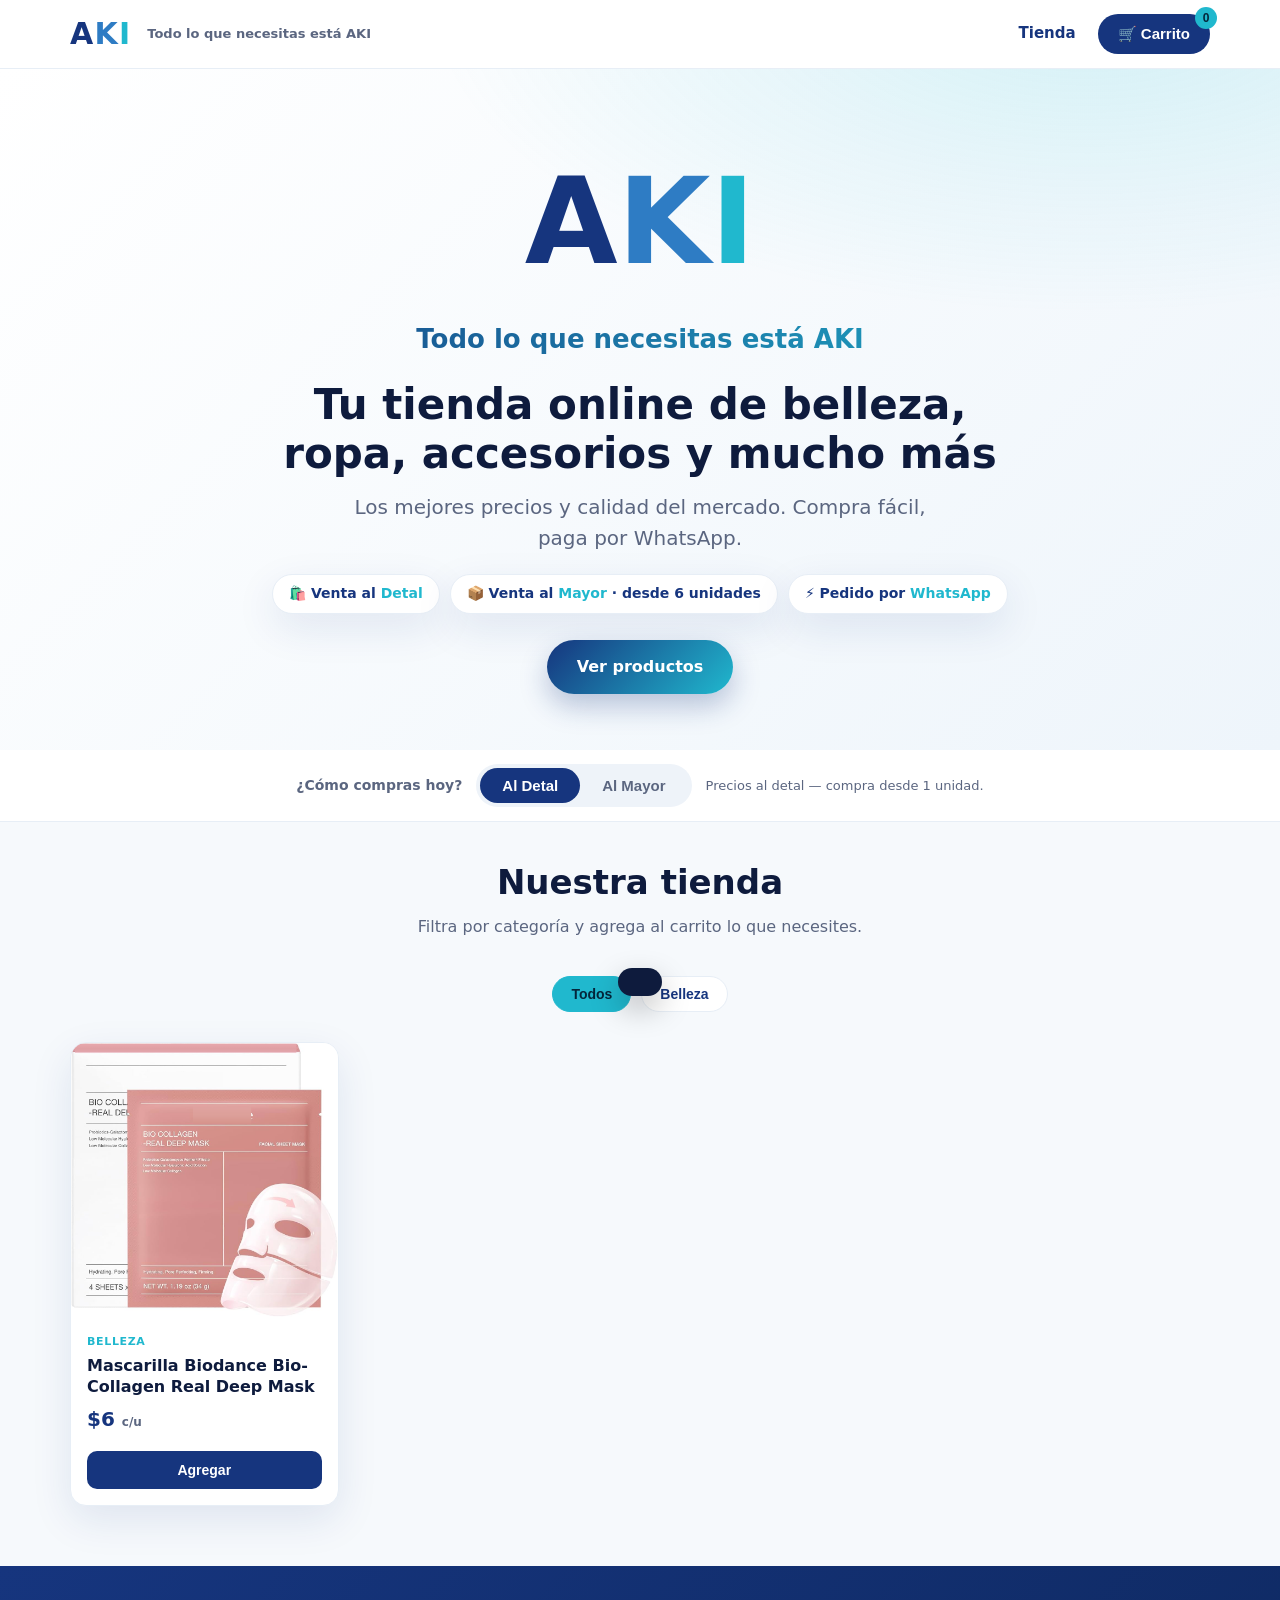
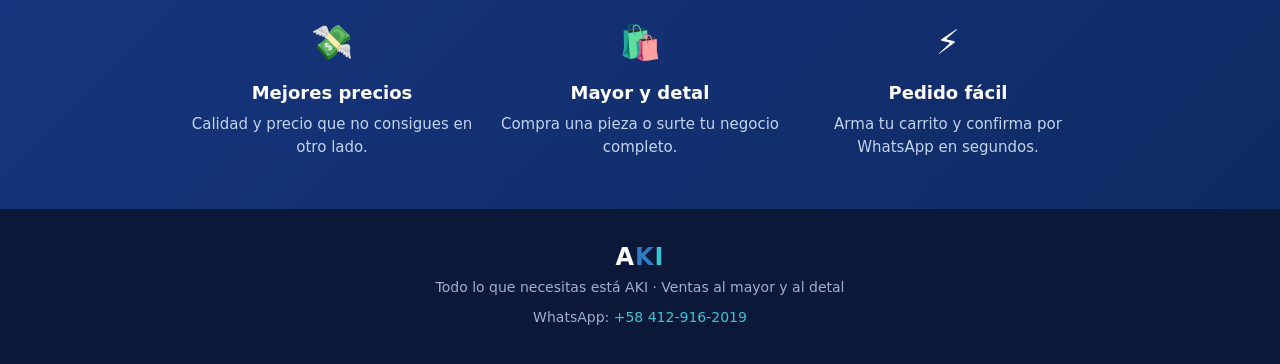
==== commit 59d853fe: "Tienda: ocultar Libreria y dejar solo la mascarilla (temporal, reversible) - Comenta los enlaces a l" ====
--- a/site/index.html
+++ b/site/index.html
@@ -18,7 +18,9 @@
     <span class="spacer"></span>
     <nav class="nav-links">
       <a href="#tienda">Tienda</a>
+      <!-- Librería oculta temporalmente (no habilitada aún). Re-activar quitando el comentario.
       <a href="libreria.html">📚 Librería</a>
+      -->
     </nav>
     <button class="cart-btn" onclick="openCart()">
       🛒 Carrito <span class="count" id="cartCount">0</span>
@@ -39,7 +41,9 @@
       <span class="pill">⚡ Pedido por <b>WhatsApp</b></span>
     </div>
     <a class="btn btn-primary" href="#tienda">Ver productos</a>
+    <!-- Botón Librería oculto temporalmente (no habilitada aún).
     <a class="btn btn-primary" href="libreria.html" style="margin-left:8px">📚 Listas escolares</a>
+    -->
   </div>
 </section>
 
@@ -82,7 +86,7 @@
   <div class="wrap">
     <div class="logo"><span class="a">A</span><span class="k">K</span><span class="i">I</span></div>
     <div>Todo lo que necesitas está AKI · Ventas al mayor y al detal</div>
-    <div style="margin-top:8px"><a href="libreria.html">📚 Listas escolares</a> · WhatsApp: <a href="https://wa.me/584129162019" target="_blank" rel="noopener">+58 412-916-2019</a></div>
+    <div style="margin-top:8px">WhatsApp: <a href="https://wa.me/584129162019" target="_blank" rel="noopener">+58 412-916-2019</a></div>
   </div>
 </footer>
 
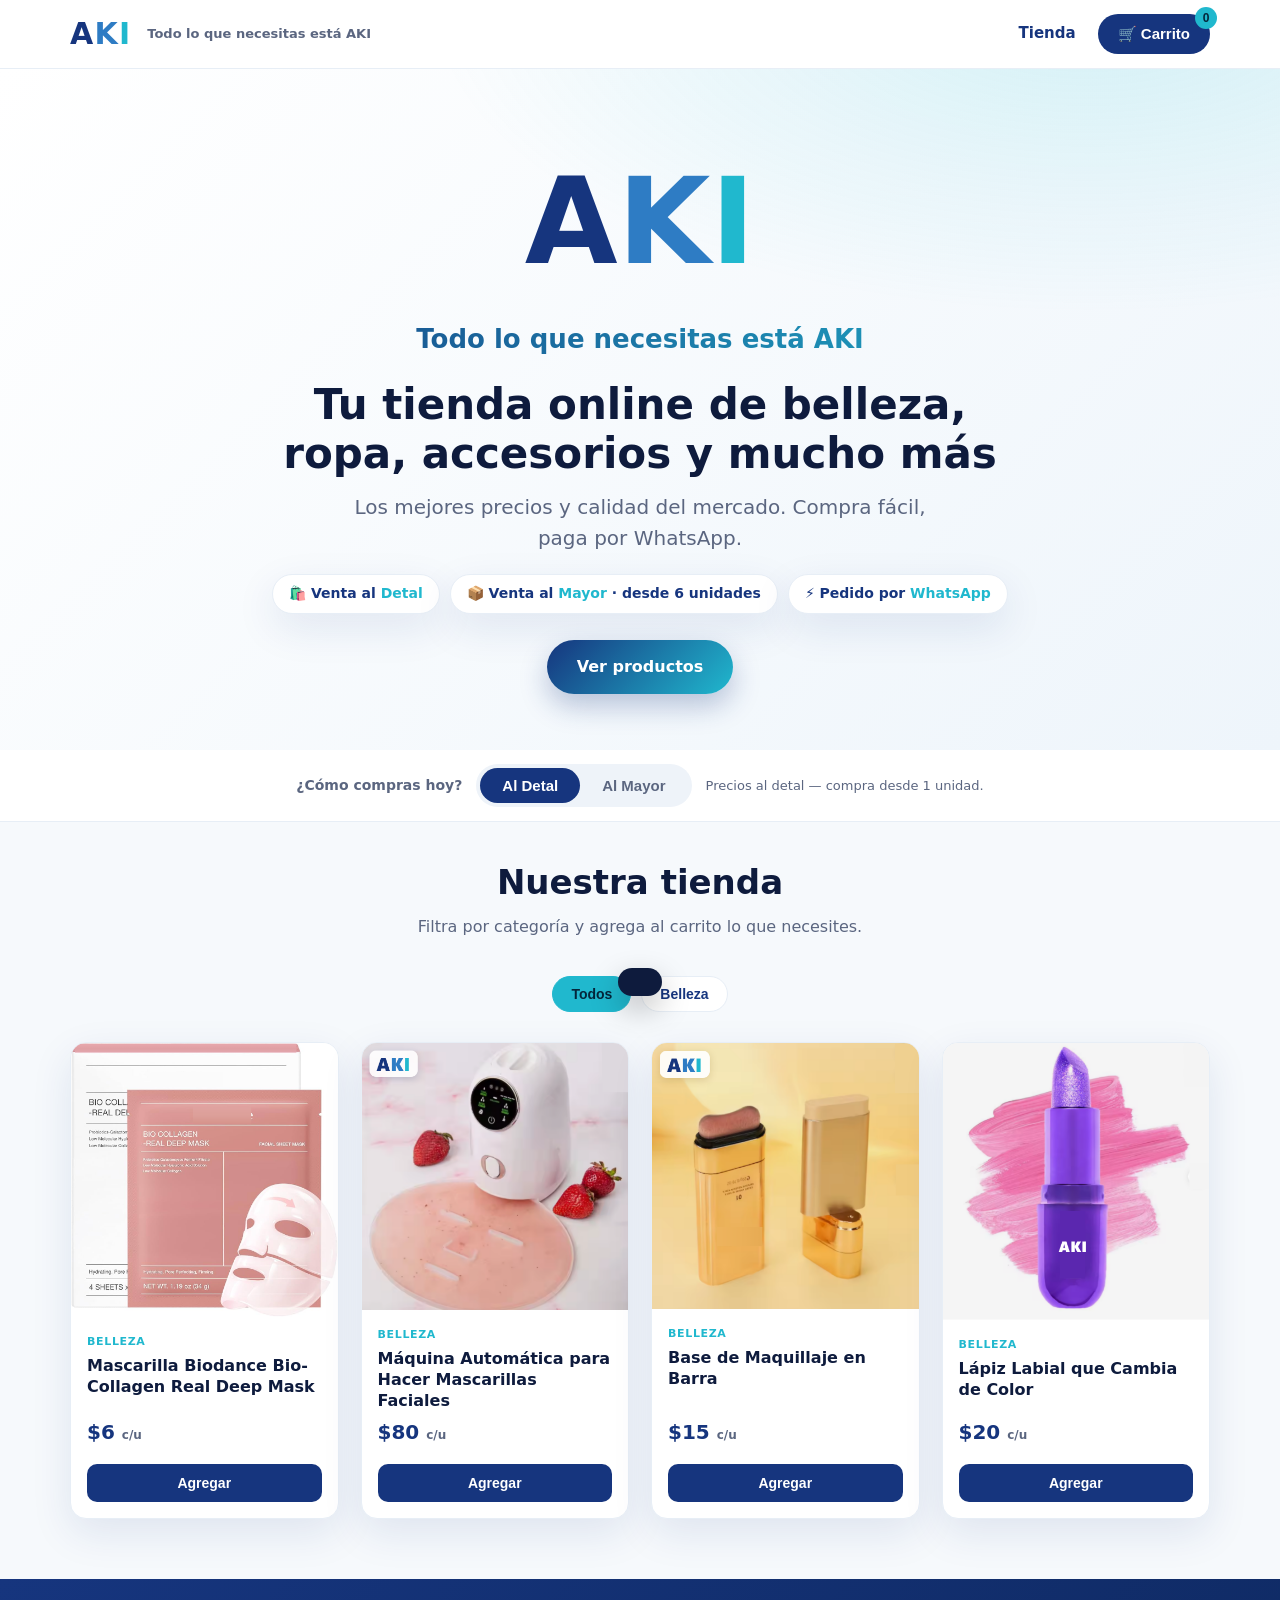
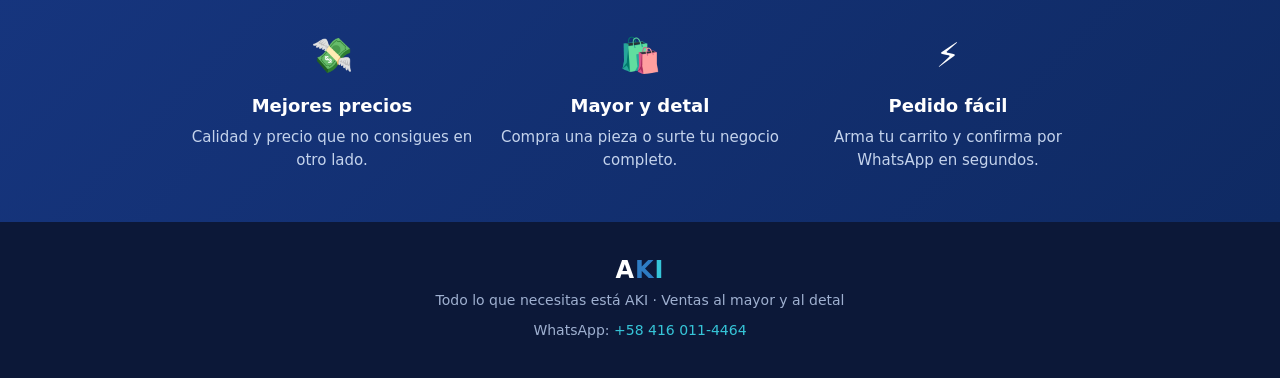
==== commit 988f9e0f: "Cambiar numero de WhatsApp a +58 416 011-4464 en toda la pagina Co-Authored-By: Claude Opus 4.8 <nor" ====
--- a/site/index.html
+++ b/site/index.html
@@ -86,7 +86,7 @@
   <div class="wrap">
     <div class="logo"><span class="a">A</span><span class="k">K</span><span class="i">I</span></div>
     <div>Todo lo que necesitas está AKI · Ventas al mayor y al detal</div>
-    <div style="margin-top:8px">WhatsApp: <a href="https://wa.me/584129162019" target="_blank" rel="noopener">+58 412-916-2019</a></div>
+    <div style="margin-top:8px">WhatsApp: <a href="https://wa.me/584160114464" target="_blank" rel="noopener">+58 416 011-4464</a></div>
   </div>
 </footer>
 
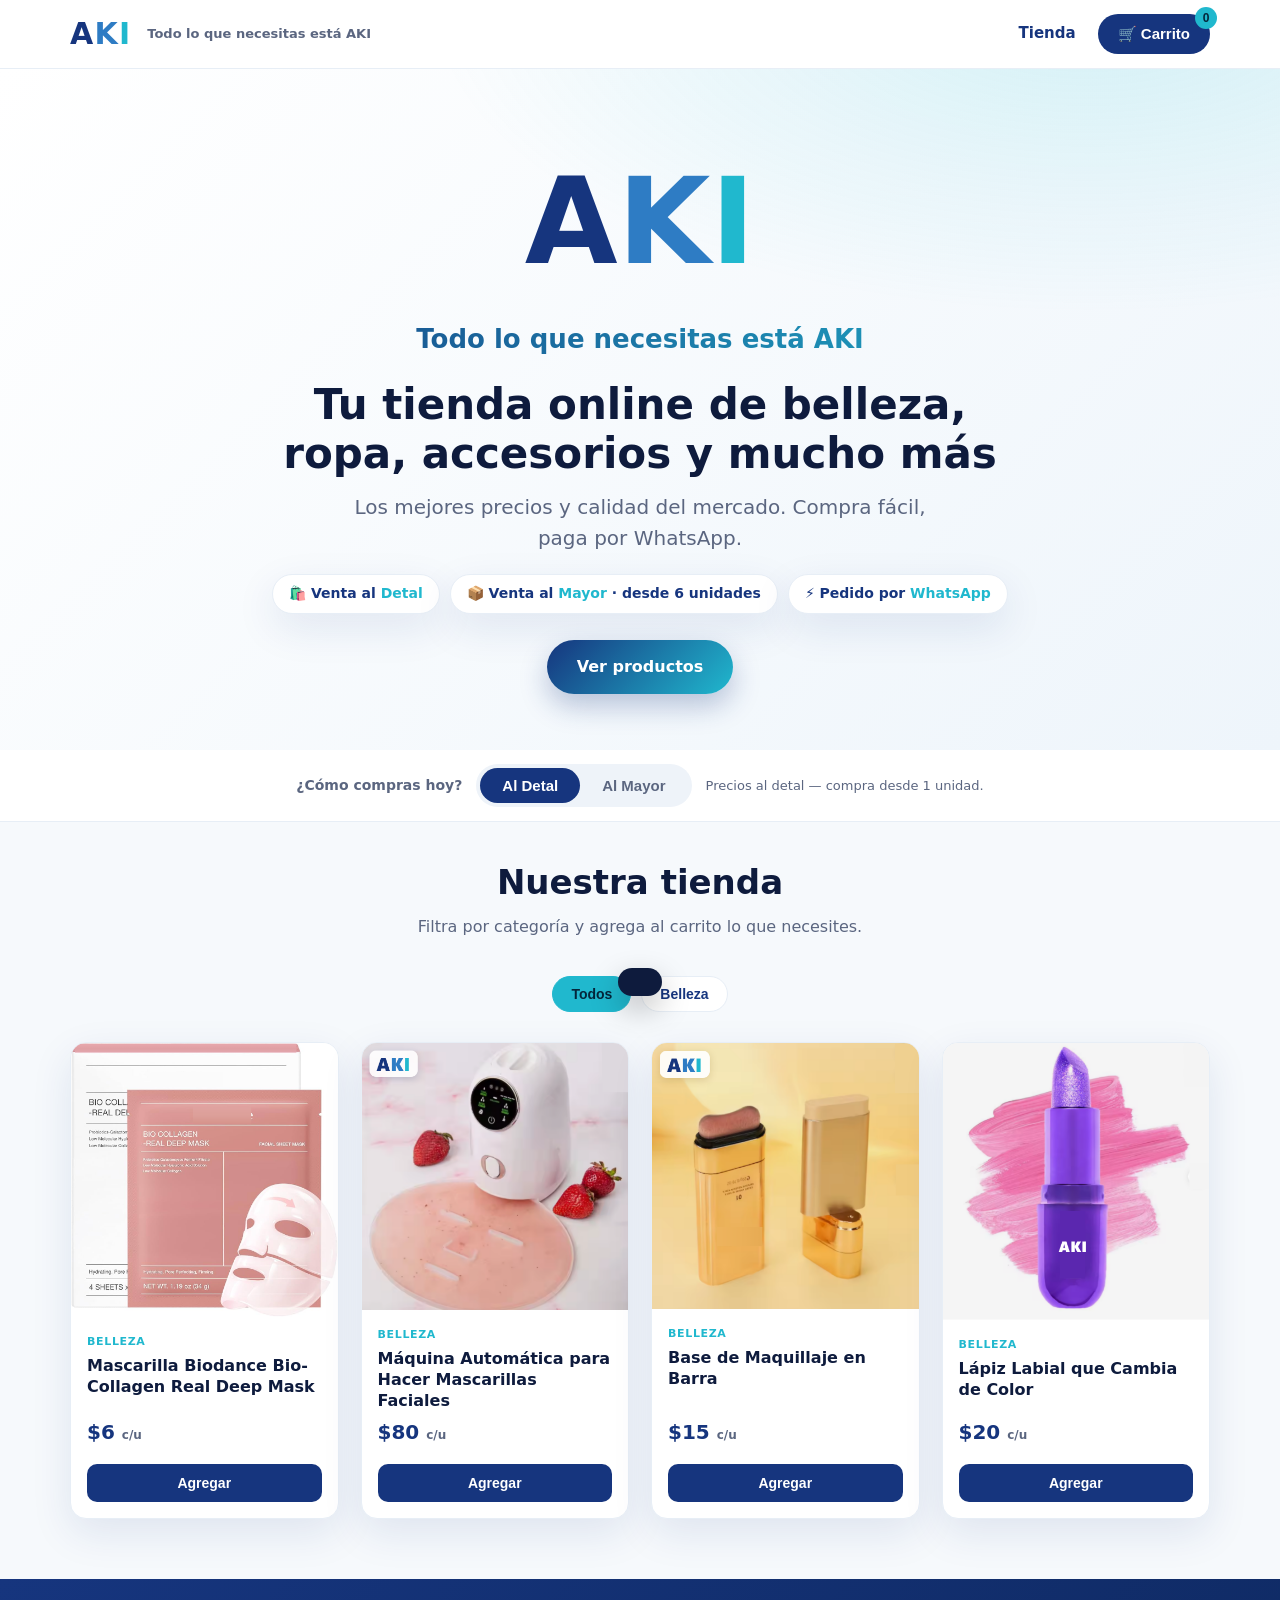
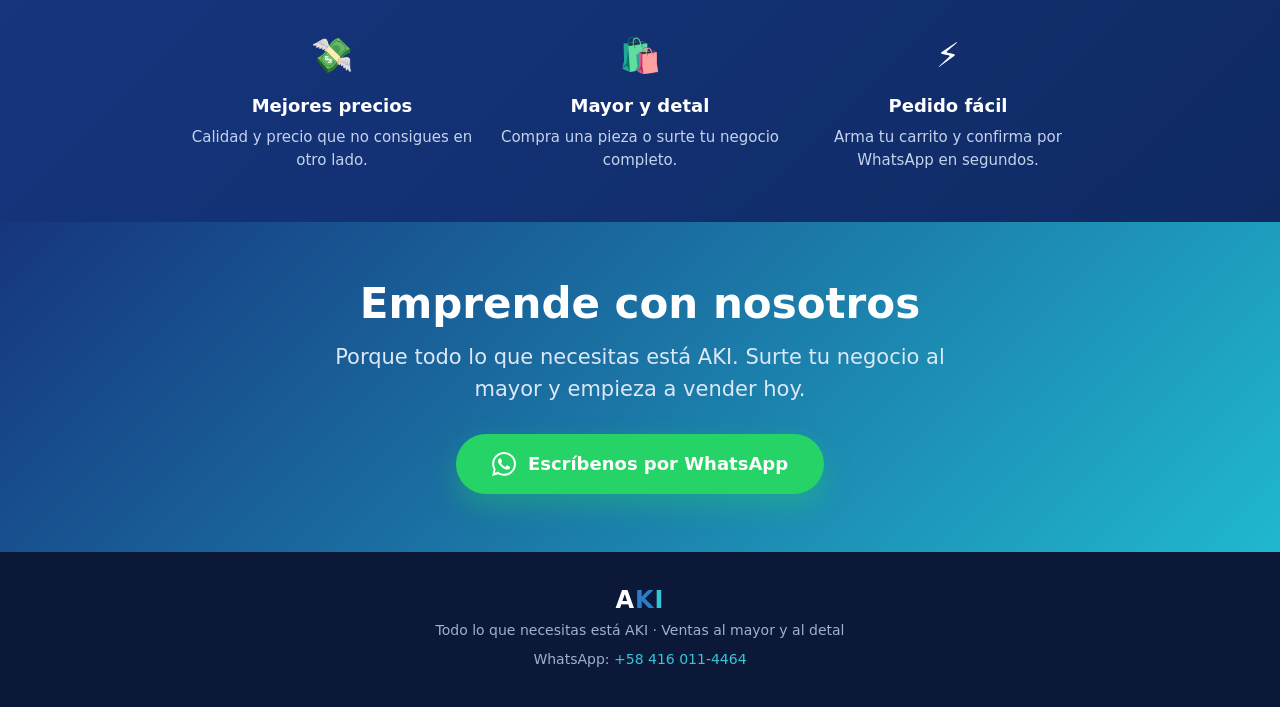
==== commit 845268fd: "Agregar banner 'Emprende con nosotros' con CTA a WhatsApp Co-Authored-By: Claude Opus 4.8 <noreply@a" ====
--- a/site/index.html
+++ b/site/index.html
@@ -82,6 +82,18 @@
   </div>
 </section>
 
+<!-- BANNER EMPRENDE -->
+<section style="background:linear-gradient(135deg,#16357E,#20B8CE);color:#fff;text-align:center;padding:58px 20px">
+  <div class="wrap">
+    <h2 style="font-size:clamp(26px,4.4vw,42px);font-weight:800;margin-bottom:12px;color:#fff;line-height:1.15">Emprende con nosotros</h2>
+    <p style="font-size:clamp(16px,2.5vw,21px);color:#dce8f6;max-width:620px;margin:0 auto 28px">Porque todo lo que necesitas está AKI. Surte tu negocio al mayor y empieza a vender hoy.</p>
+    <a href="https://wa.me/584160114464?text=Hola%20AKI%2C%20quiero%20emprender%20con%20ustedes" target="_blank" rel="noopener"
+       style="display:inline-flex;align-items:center;gap:12px;background:#25D366;color:#fff;font-weight:800;font-size:18px;text-decoration:none;padding:16px 36px;border-radius:999px;box-shadow:0 12px 28px rgba(37,211,102,.35)">
+      <svg style="width:24px;height:24px;fill:#fff"><use href="#wa"/></svg> Escríbenos por WhatsApp
+    </a>
+  </div>
+</section>
+
 <footer>
   <div class="wrap">
     <div class="logo"><span class="a">A</span><span class="k">K</span><span class="i">I</span></div>
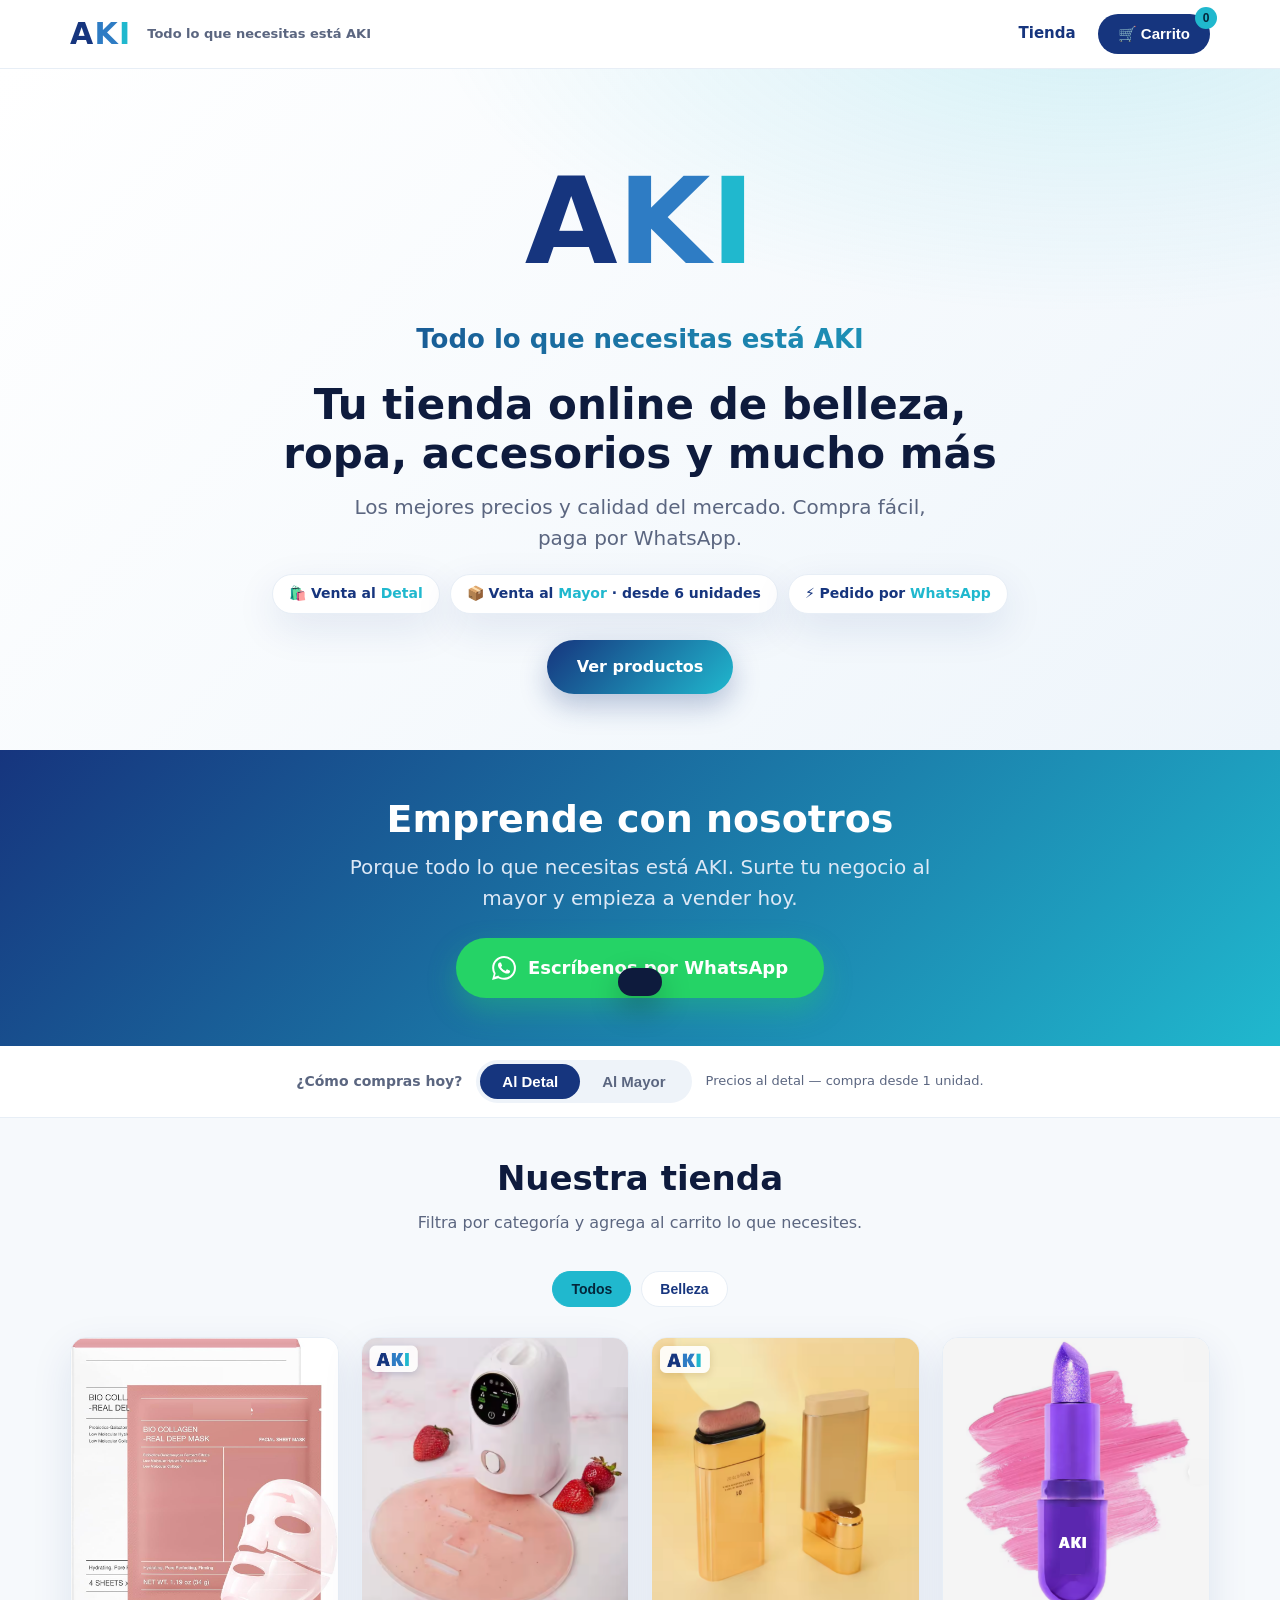
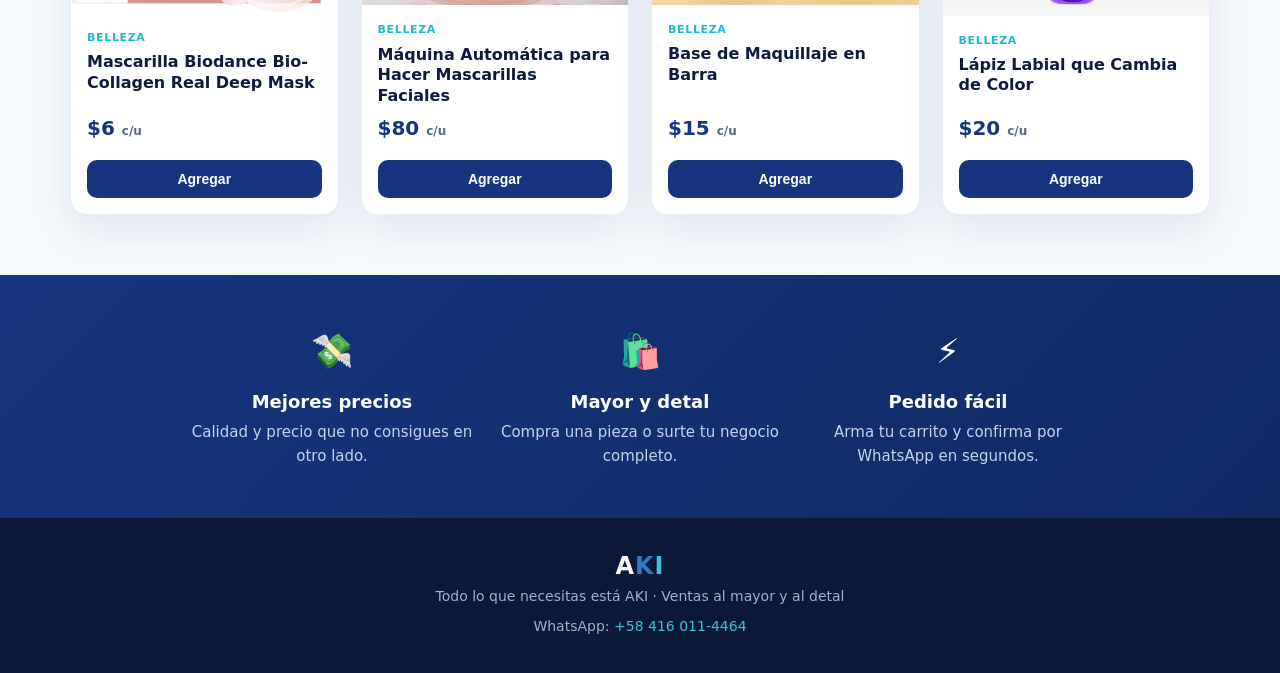
==== commit 75674b96: "Mover banner 'Emprende con nosotros' debajo del boton Ver productos Co-Authored-By: Claude Opus 4.8 " ====
--- a/site/index.html
+++ b/site/index.html
@@ -47,6 +47,18 @@
   </div>
 </section>
 
+<!-- BANNER EMPRENDE -->
+<section style="background:linear-gradient(135deg,#16357E,#20B8CE);color:#fff;text-align:center;padding:48px 20px">
+  <div class="wrap">
+    <h2 style="font-size:clamp(24px,4.2vw,38px);font-weight:800;margin-bottom:10px;color:#fff;line-height:1.15">Emprende con nosotros</h2>
+    <p style="font-size:clamp(16px,2.4vw,20px);color:#dce8f6;max-width:620px;margin:0 auto 24px">Porque todo lo que necesitas está AKI. Surte tu negocio al mayor y empieza a vender hoy.</p>
+    <a href="https://wa.me/584160114464?text=Hola%20AKI%2C%20quiero%20emprender%20con%20ustedes" target="_blank" rel="noopener"
+       style="display:inline-flex;align-items:center;gap:12px;background:#25D366;color:#fff;font-weight:800;font-size:18px;text-decoration:none;padding:16px 36px;border-radius:999px;box-shadow:0 12px 28px rgba(37,211,102,.35)">
+      <svg style="width:24px;height:24px;fill:#fff"><use href="#wa"/></svg> Escríbenos por WhatsApp
+    </a>
+  </div>
+</section>
+
 <!-- MODE TOGGLE -->
 <div class="mode-bar">
   <div class="wrap mode-inner">
@@ -79,18 +91,6 @@
       <div><div class="ic">🛍️</div><h3>Mayor y detal</h3><p>Compra una pieza o surte tu negocio completo.</p></div>
       <div><div class="ic">⚡</div><h3>Pedido fácil</h3><p>Arma tu carrito y confirma por WhatsApp en segundos.</p></div>
     </div>
-  </div>
-</section>
-
-<!-- BANNER EMPRENDE -->
-<section style="background:linear-gradient(135deg,#16357E,#20B8CE);color:#fff;text-align:center;padding:58px 20px">
-  <div class="wrap">
-    <h2 style="font-size:clamp(26px,4.4vw,42px);font-weight:800;margin-bottom:12px;color:#fff;line-height:1.15">Emprende con nosotros</h2>
-    <p style="font-size:clamp(16px,2.5vw,21px);color:#dce8f6;max-width:620px;margin:0 auto 28px">Porque todo lo que necesitas está AKI. Surte tu negocio al mayor y empieza a vender hoy.</p>
-    <a href="https://wa.me/584160114464?text=Hola%20AKI%2C%20quiero%20emprender%20con%20ustedes" target="_blank" rel="noopener"
-       style="display:inline-flex;align-items:center;gap:12px;background:#25D366;color:#fff;font-weight:800;font-size:18px;text-decoration:none;padding:16px 36px;border-radius:999px;box-shadow:0 12px 28px rgba(37,211,102,.35)">
-      <svg style="width:24px;height:24px;fill:#fff"><use href="#wa"/></svg> Escríbenos por WhatsApp
-    </a>
   </div>
 </section>
 
